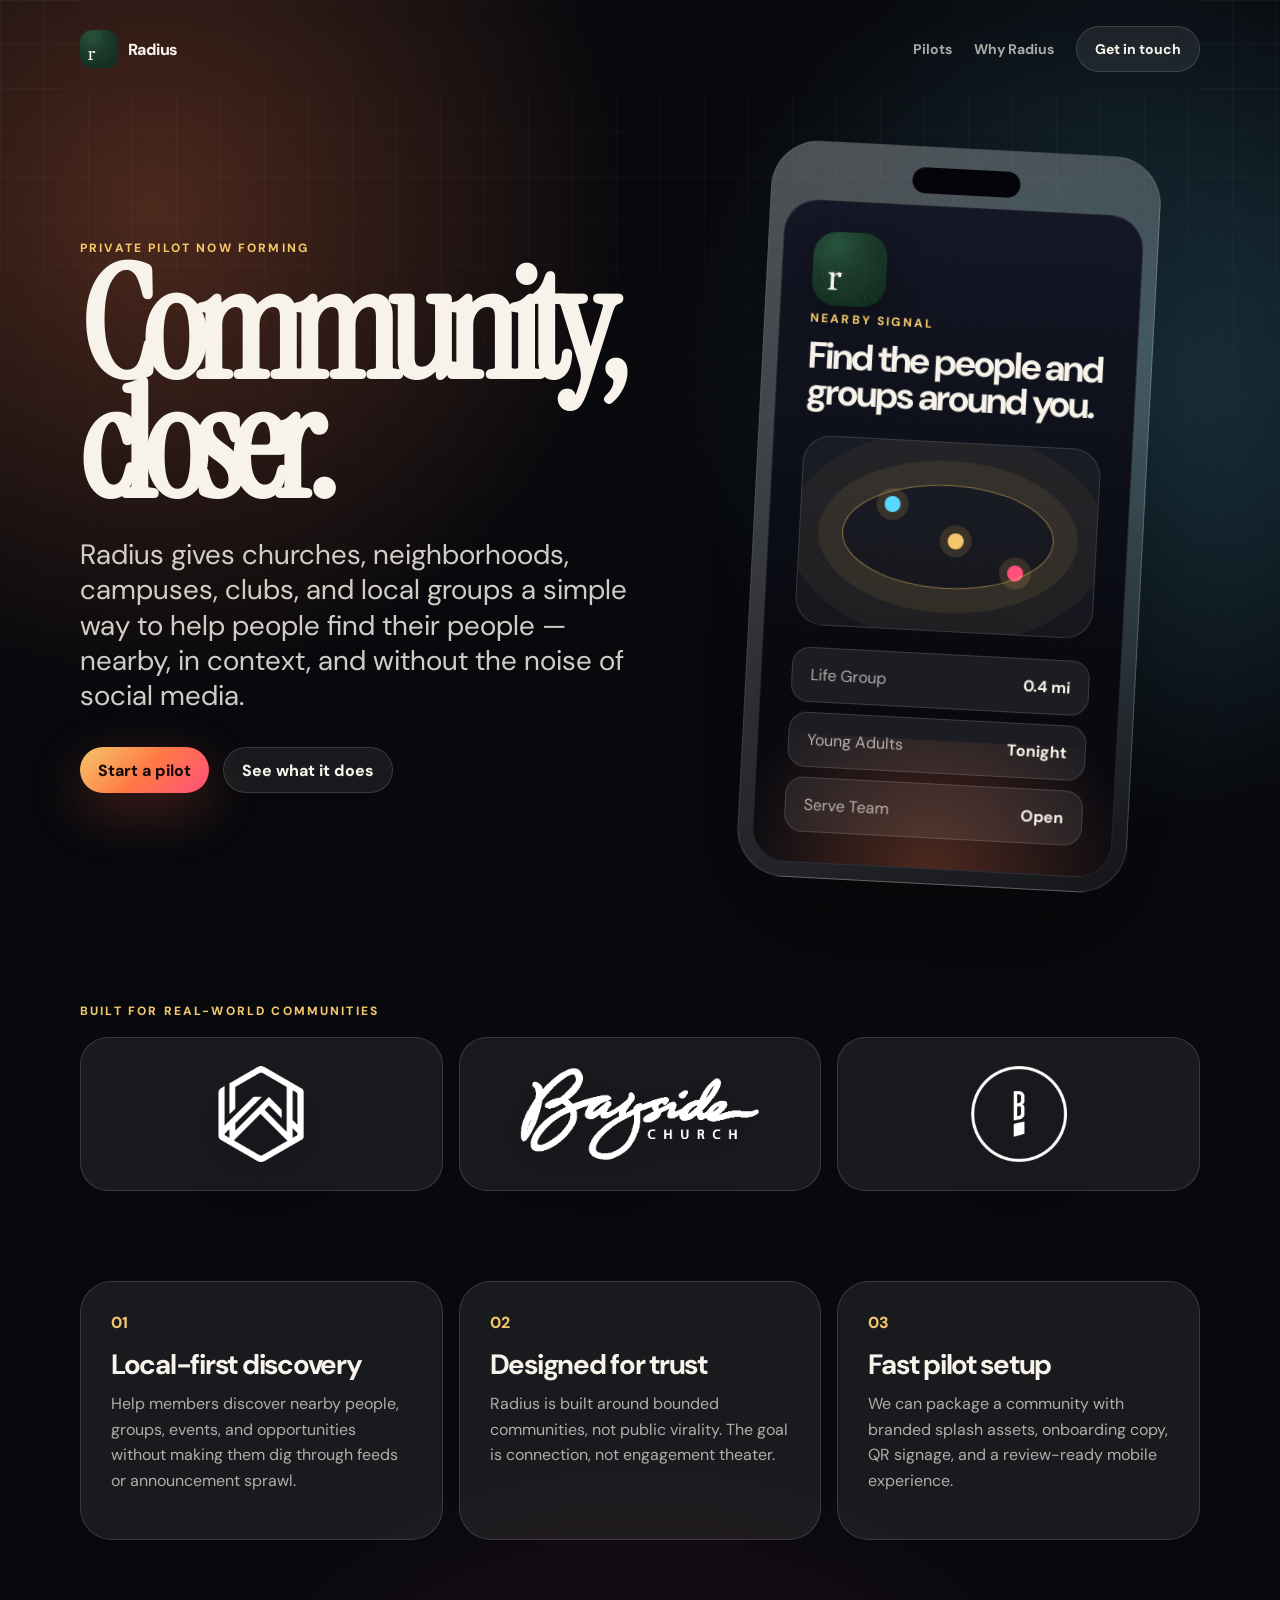
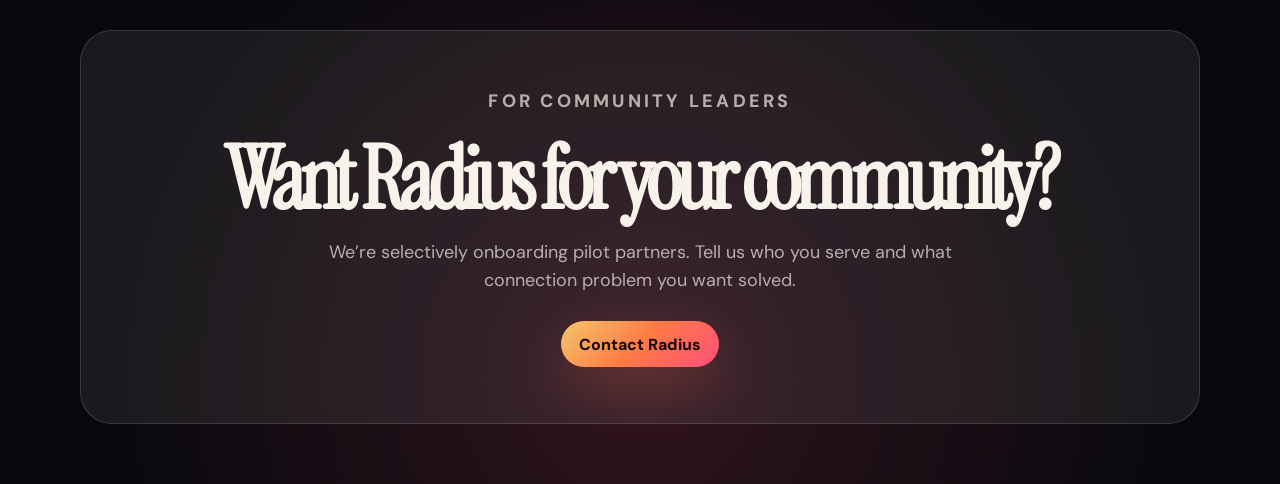
==== index.html @ 7ad013d9 "Initial Radius landing page" ====
<!doctype html>
<html lang="en">
<head>
  <meta charset="utf-8" />
  <meta name="viewport" content="width=device-width, initial-scale=1" />
  <title>Radius — Community, closer.</title>
  <meta name="description" content="Radius helps real communities become easier to find, join, and stay connected with." />
  <meta property="og:title" content="Radius — Community, closer." />
  <meta property="og:description" content="A modern community app for churches, neighborhoods, campuses, clubs, and local groups." />
  <meta property="og:image" content="https://www.radius-app.org/assets/radius-icon.png" />
  <meta property="og:type" content="website" />
  <link rel="icon" href="assets/radius-icon.png" />
  <link rel="preconnect" href="https://fonts.googleapis.com">
  <link rel="preconnect" href="https://fonts.gstatic.com" crossorigin>
  <link href="https://fonts.googleapis.com/css2?family=DM+Sans:wght@400;500;700;800&family=Instrument+Serif:ital@0;1&display=swap" rel="stylesheet">
  <link rel="stylesheet" href="styles.css" />
</head>
<body>
  <main>
    <nav class="nav" aria-label="Primary">
      <a class="brand" href="#top" aria-label="Radius home">
        <img src="assets/radius-icon.png" alt="" />
        <span>Radius</span>
      </a>
      <div class="nav-links">
        <a href="#pilots">Pilots</a>
        <a href="#why">Why Radius</a>
        <a class="button ghost" href="mailto:hello@radius-app.org?subject=Radius%20pilot%20interest">Get in touch</a>
      </div>
    </nav>

    <section id="top" class="hero">
      <div class="hero-copy">
        <p class="eyebrow">Private pilot now forming</p>
        <h1>Community, closer.</h1>
        <p class="lead">Radius gives churches, neighborhoods, campuses, clubs, and local groups a simple way to help people find their people — nearby, in context, and without the noise of social media.</p>
        <div class="actions">
          <a class="button primary" href="mailto:hello@radius-app.org?subject=Radius%20pilot%20interest">Start a pilot</a>
          <a class="button secondary" href="#why">See what it does</a>
        </div>
      </div>
      <div class="phone-card" aria-label="Radius preview">
        <div class="phone-top"></div>
        <div class="app-screen">
          <img class="app-icon" src="assets/radius-icon.png" alt="Radius icon" />
          <p class="small-label">Nearby signal</p>
          <h2>Find the people and groups around you.</h2>
          <div class="pulse-map">
            <span class="dot one"></span>
            <span class="dot two"></span>
            <span class="dot three"></span>
            <span class="ring"></span>
          </div>
          <div class="card-row"><span>Life Group</span><strong>0.4 mi</strong></div>
          <div class="card-row"><span>Young Adults</span><strong>Tonight</strong></div>
          <div class="card-row"><span>Serve Team</span><strong>Open</strong></div>
        </div>
      </div>
    </section>

    <section id="pilots" class="logos-section">
      <p class="section-kicker">Built for real-world communities</p>
      <div class="logo-grid">
        <div class="logo-tile"><img src="assets/the-well.png" alt="The Well" /></div>
        <div class="logo-tile"><img src="assets/bayside.png" alt="Bayside" /></div>
        <div class="logo-tile"><img src="assets/bridgeway.webp" alt="Bridgeway" /></div>
      </div>
    </section>

    <section id="why" class="feature-grid">
      <article>
        <span>01</span>
        <h3>Local-first discovery</h3>
        <p>Help members discover nearby people, groups, events, and opportunities without making them dig through feeds or announcement sprawl.</p>
      </article>
      <article>
        <span>02</span>
        <h3>Designed for trust</h3>
        <p>Radius is built around bounded communities, not public virality. The goal is connection, not engagement theater.</p>
      </article>
      <article>
        <span>03</span>
        <h3>Fast pilot setup</h3>
        <p>We can package a community with branded splash assets, onboarding copy, QR signage, and a review-ready mobile experience.</p>
      </article>
    </section>

    <section class="cta">
      <p class="eyebrow">For community leaders</p>
      <h2>Want Radius for your community?</h2>
      <p>We’re selectively onboarding pilot partners. Tell us who you serve and what connection problem you want solved.</p>
      <a class="button primary" href="mailto:hello@radius-app.org?subject=Radius%20pilot%20interest">Contact Radius</a>
    </section>
  </main>
</body>
</html>
---- styles.css ----
:root {
  color-scheme: dark;
  --bg: #08090d;
  --panel: rgba(255, 255, 255, 0.07);
  --panel-strong: rgba(255, 255, 255, 0.12);
  --text: #f7f3ea;
  --muted: rgba(247, 243, 234, 0.68);
  --line: rgba(255, 255, 255, 0.14);
  --gold: #f4c76b;
  --orange: #ff7a45;
  --rose: #ff4f7b;
  --blue: #5ad7ff;
}

* { box-sizing: border-box; }
html { scroll-behavior: smooth; }
body {
  margin: 0;
  font-family: "DM Sans", system-ui, -apple-system, BlinkMacSystemFont, sans-serif;
  background:
    radial-gradient(circle at 12% 10%, rgba(255, 122, 69, 0.28), transparent 30rem),
    radial-gradient(circle at 88% 18%, rgba(90, 215, 255, 0.22), transparent 28rem),
    radial-gradient(circle at 50% 95%, rgba(255, 79, 123, 0.16), transparent 34rem),
    var(--bg);
  color: var(--text);
  min-height: 100vh;
}

body::before {
  content: "";
  position: fixed;
  inset: 0;
  pointer-events: none;
  background-image: linear-gradient(rgba(255,255,255,.035) 1px, transparent 1px), linear-gradient(90deg, rgba(255,255,255,.035) 1px, transparent 1px);
  background-size: 44px 44px;
  mask-image: linear-gradient(to bottom, black, transparent 78%);
}

main { width: min(1120px, calc(100% - 32px)); margin: 0 auto; }
a { color: inherit; text-decoration: none; }

.nav {
  display: flex;
  align-items: center;
  justify-content: space-between;
  padding: 26px 0;
  position: sticky;
  top: 0;
  z-index: 3;
  backdrop-filter: blur(14px);
}
.brand { display: inline-flex; align-items: center; gap: 10px; font-weight: 800; letter-spacing: -0.03em; }
.brand img { width: 38px; height: 38px; border-radius: 12px; }
.nav-links { display: flex; align-items: center; gap: 22px; color: var(--muted); font-weight: 700; font-size: 14px; }

.button {
  display: inline-flex;
  align-items: center;
  justify-content: center;
  min-height: 46px;
  padding: 0 18px;
  border-radius: 999px;
  font-weight: 800;
  border: 1px solid var(--line);
  transition: transform .18s ease, border-color .18s ease, background .18s ease;
}
.button:hover { transform: translateY(-1px); border-color: rgba(255,255,255,.35); }
.primary { background: linear-gradient(135deg, var(--gold), var(--orange), var(--rose)); color: #160b08; border: 0; box-shadow: 0 18px 54px rgba(255, 101, 70, .26); }
.secondary, .ghost { background: rgba(255,255,255,.07); color: var(--text); }

.hero {
  min-height: 780px;
  display: grid;
  grid-template-columns: 1.05fr .95fr;
  gap: 64px;
  align-items: center;
  padding: 50px 0 90px;
}
.eyebrow, .section-kicker, .small-label {
  color: var(--gold);
  text-transform: uppercase;
  letter-spacing: .18em;
  font-size: 12px;
  font-weight: 800;
}
h1, h2, h3, p { margin-top: 0; }
h1 {
  font-family: "Instrument Serif", Georgia, serif;
  font-size: clamp(72px, 12vw, 154px);
  line-height: .78;
  letter-spacing: -0.075em;
  margin-bottom: 30px;
}
.lead { font-size: clamp(20px, 3vw, 28px); line-height: 1.26; color: rgba(247,243,234,.84); max-width: 720px; }
.actions { display: flex; gap: 14px; flex-wrap: wrap; margin-top: 34px; }

.phone-card {
  width: min(390px, 100%);
  margin: 0 auto;
  padding: 14px;
  border-radius: 48px;
  background: linear-gradient(145deg, rgba(255,255,255,.28), rgba(255,255,255,.05));
  border: 1px solid var(--line);
  box-shadow: 0 40px 120px rgba(0,0,0,.45);
  transform: rotate(3deg);
}
.phone-top { width: 108px; height: 26px; border-radius: 999px; background: #050509; margin: 6px auto 12px; }
.app-screen {
  min-height: 620px;
  border-radius: 34px;
  padding: 30px;
  background: linear-gradient(180deg, #141725, #090a10 68%);
  border: 1px solid rgba(255,255,255,.1);
  overflow: hidden;
  position: relative;
}
.app-screen::after { content: ""; position: absolute; inset: auto -30% -20% -30%; height: 260px; background: radial-gradient(circle, rgba(255,122,69,.28), transparent 64%); }
.app-icon { width: 74px; height: 74px; border-radius: 24px; box-shadow: 0 16px 36px rgba(0,0,0,.3); }
.app-screen h2 { font-size: 37px; line-height: .96; letter-spacing: -.055em; margin: 12px 0 26px; }
.pulse-map { height: 190px; border-radius: 28px; background: rgba(255,255,255,.05); border: 1px solid var(--line); position: relative; margin-bottom: 22px; overflow: hidden; }
.ring { position: absolute; inset: 42px; border-radius: 50%; border: 1px solid rgba(244,199,107,.5); box-shadow: 0 0 0 24px rgba(244,199,107,.08), 0 0 0 54px rgba(244,199,107,.045); }
.dot { position: absolute; width: 16px; height: 16px; border-radius: 50%; background: var(--gold); box-shadow: 0 0 0 8px rgba(244,199,107,.14); }
.one { left: 50%; top: 48%; } .two { left: 28%; top: 30%; background: var(--blue); } .three { right: 24%; bottom: 28%; background: var(--rose); }
.card-row { display: flex; justify-content: space-between; align-items: center; padding: 16px 18px; margin-top: 10px; background: rgba(255,255,255,.08); border: 1px solid var(--line); border-radius: 18px; position: relative; z-index: 1; }
.card-row span { color: var(--muted); }

.logos-section, .feature-grid, .cta { margin: 28px 0 90px; }
.logo-grid { display: grid; grid-template-columns: repeat(3, 1fr); gap: 16px; margin-top: 18px; }
.logo-tile { min-height: 154px; border-radius: 28px; border: 1px solid var(--line); background: rgba(255,255,255,.07); display: grid; place-items: center; padding: 26px; }
.logo-tile img { max-width: 100%; max-height: 96px; object-fit: contain; filter: drop-shadow(0 12px 24px rgba(0,0,0,.28)); }

.feature-grid { display: grid; grid-template-columns: repeat(3, 1fr); gap: 16px; }
.feature-grid article, .cta { border: 1px solid var(--line); background: rgba(255,255,255,.07); border-radius: 32px; padding: 30px; }
.feature-grid span { color: var(--gold); font-weight: 800; }
.feature-grid h3 { font-size: 28px; line-height: 1; letter-spacing: -.045em; margin: 18px 0 12px; }
.feature-grid p, .cta p { color: var(--muted); line-height: 1.6; }
.cta { text-align: center; padding: 56px 28px; margin-bottom: 60px; }
.cta h2 { font-family: "Instrument Serif", Georgia, serif; font-size: clamp(48px, 7vw, 86px); line-height: .9; letter-spacing: -.06em; margin-bottom: 18px; }
.cta p { max-width: 660px; margin: 0 auto 26px; font-size: 18px; }

@media (max-width: 860px) {
  main { width: min(100% - 24px, 680px); }
  .nav { position: static; }
  .nav-links a:not(.button) { display: none; }
  .hero { grid-template-columns: 1fr; min-height: auto; padding-top: 48px; gap: 44px; }
  .phone-card { transform: none; }
  .logo-grid, .feature-grid { grid-template-columns: 1fr; }
  h1 { font-size: clamp(82px, 22vw, 128px); }
}
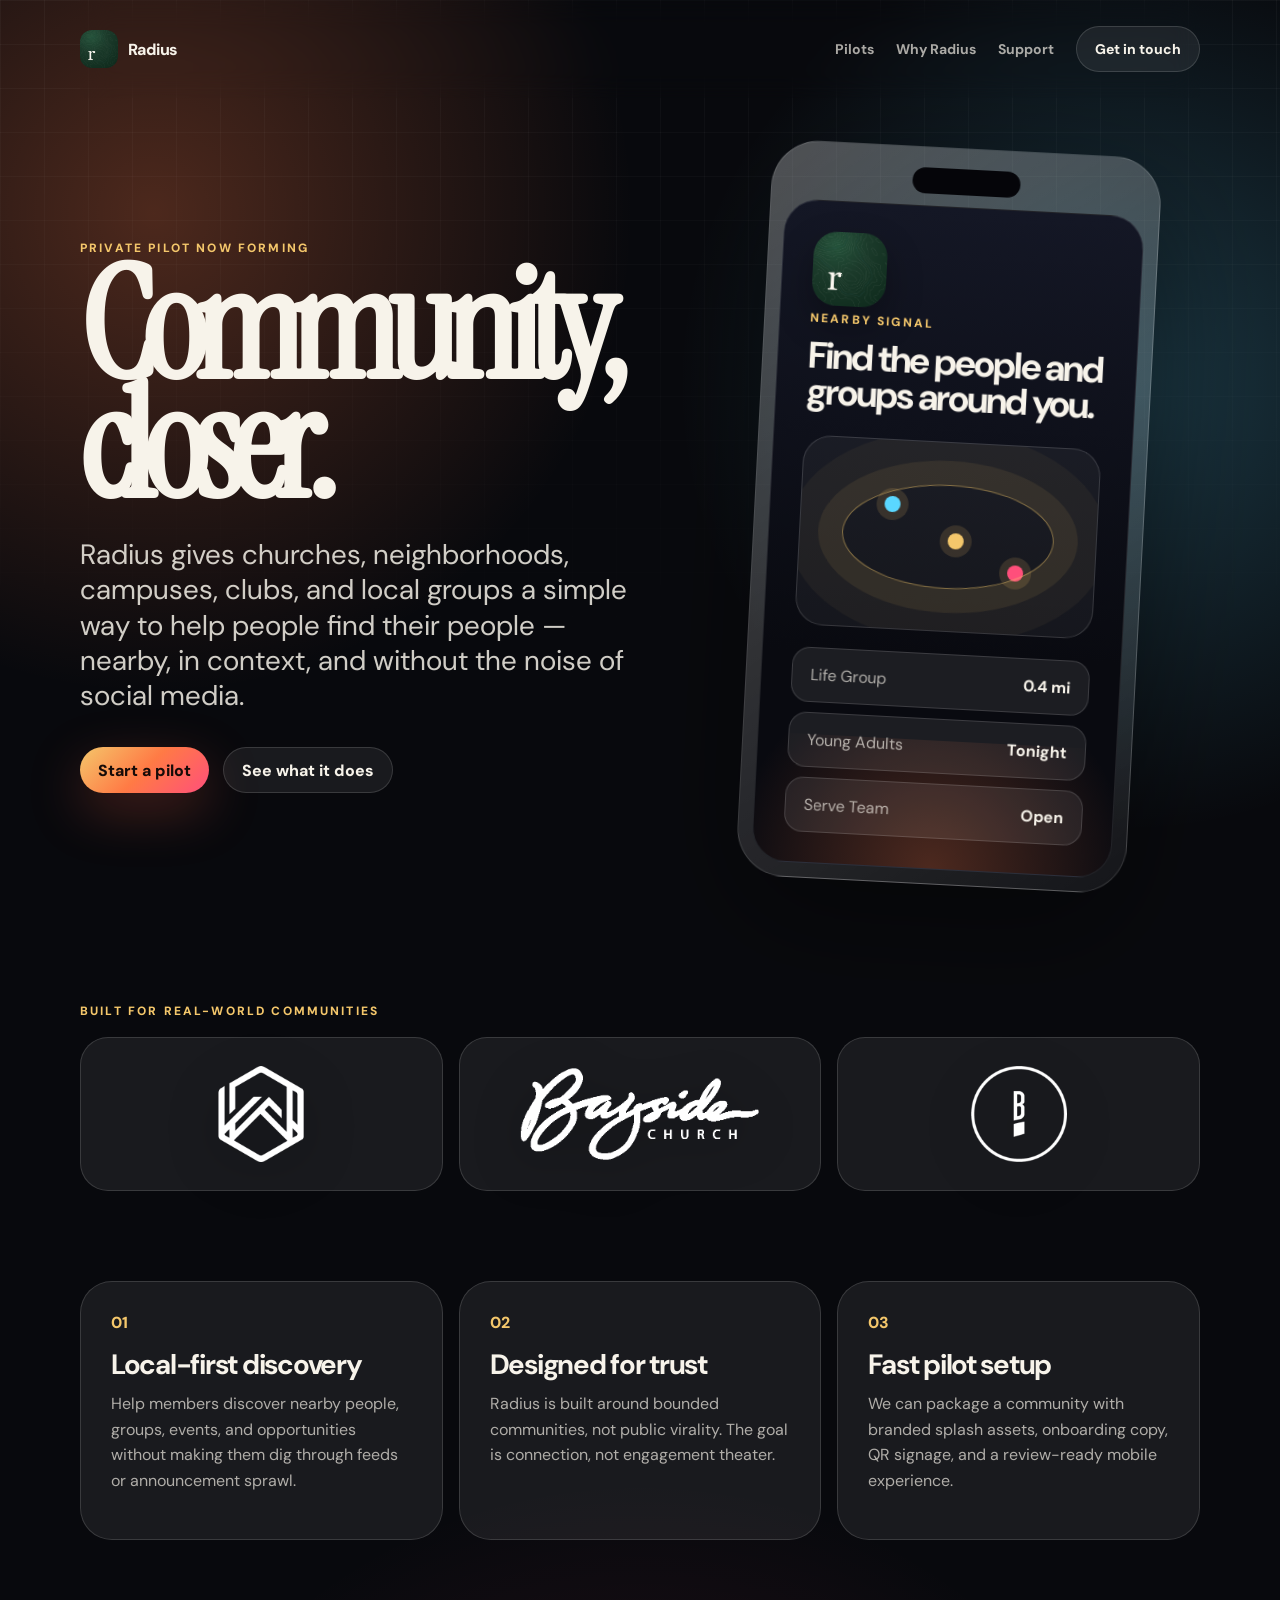
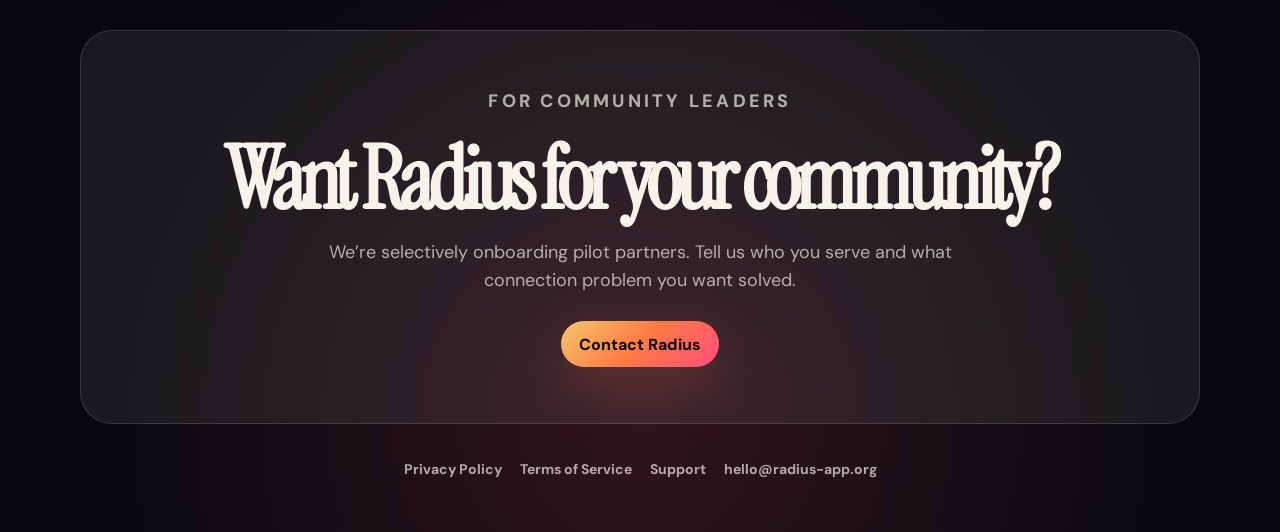
==== commit 8e5800d8: "Add App Store legal and support pages" ====
--- a/index.html
+++ b/index.html
@@ -25,6 +25,7 @@
       <div class="nav-links">
         <a href="#pilots">Pilots</a>
         <a href="#why">Why Radius</a>
+        <a href="/support">Support</a>
         <a class="button ghost" href="mailto:hello@radius-app.org?subject=Radius%20pilot%20interest">Get in touch</a>
       </div>
     </nav>
@@ -91,6 +92,13 @@
       <p>We’re selectively onboarding pilot partners. Tell us who you serve and what connection problem you want solved.</p>
       <a class="button primary" href="mailto:hello@radius-app.org?subject=Radius%20pilot%20interest">Contact Radius</a>
     </section>
+
+    <footer class="footer">
+      <a href="/privacy">Privacy Policy</a>
+      <a href="/terms">Terms of Service</a>
+      <a href="/support">Support</a>
+      <a href="mailto:hello@radius-app.org">hello@radius-app.org</a>
+    </footer>
   </main>
 </body>
 </html>
--- a/styles.css
+++ b/styles.css
@@ -138,6 +138,48 @@
 .cta h2 { font-family: "Instrument Serif", Georgia, serif; font-size: clamp(48px, 7vw, 86px); line-height: .9; letter-spacing: -.06em; margin-bottom: 18px; }
 .cta p { max-width: 660px; margin: 0 auto 26px; font-size: 18px; }
 
+.footer {
+  display: flex;
+  flex-wrap: wrap;
+  gap: 18px;
+  justify-content: center;
+  margin: -24px 0 54px;
+  color: var(--muted);
+  font-size: 14px;
+  font-weight: 700;
+}
+.footer a:hover, .legal-card a:hover { color: var(--text); }
+
+.legal-page { width: min(920px, calc(100% - 32px)); }
+.legal-card {
+  border: 1px solid var(--line);
+  background: rgba(255,255,255,.07);
+  border-radius: 34px;
+  padding: clamp(28px, 5vw, 58px);
+  margin: 34px 0 72px;
+  box-shadow: 0 30px 100px rgba(0,0,0,.24);
+}
+.legal-card h1 {
+  font-size: clamp(58px, 10vw, 112px);
+  line-height: .82;
+  margin: 10px 0 26px;
+}
+.legal-card h2 {
+  margin: 36px 0 12px;
+  font-size: clamp(26px, 4vw, 38px);
+  line-height: 1;
+  letter-spacing: -.045em;
+}
+.legal-card p, .legal-card li {
+  color: var(--muted);
+  line-height: 1.72;
+  font-size: 17px;
+}
+.legal-card ul { padding-left: 22px; }
+.legal-card li { margin: 9px 0; }
+.legal-card a { color: var(--gold); font-weight: 800; }
+.support-actions { display: flex; gap: 14px; flex-wrap: wrap; margin: 28px 0 8px; }
+
 @media (max-width: 860px) {
   main { width: min(100% - 24px, 680px); }
   .nav { position: static; }
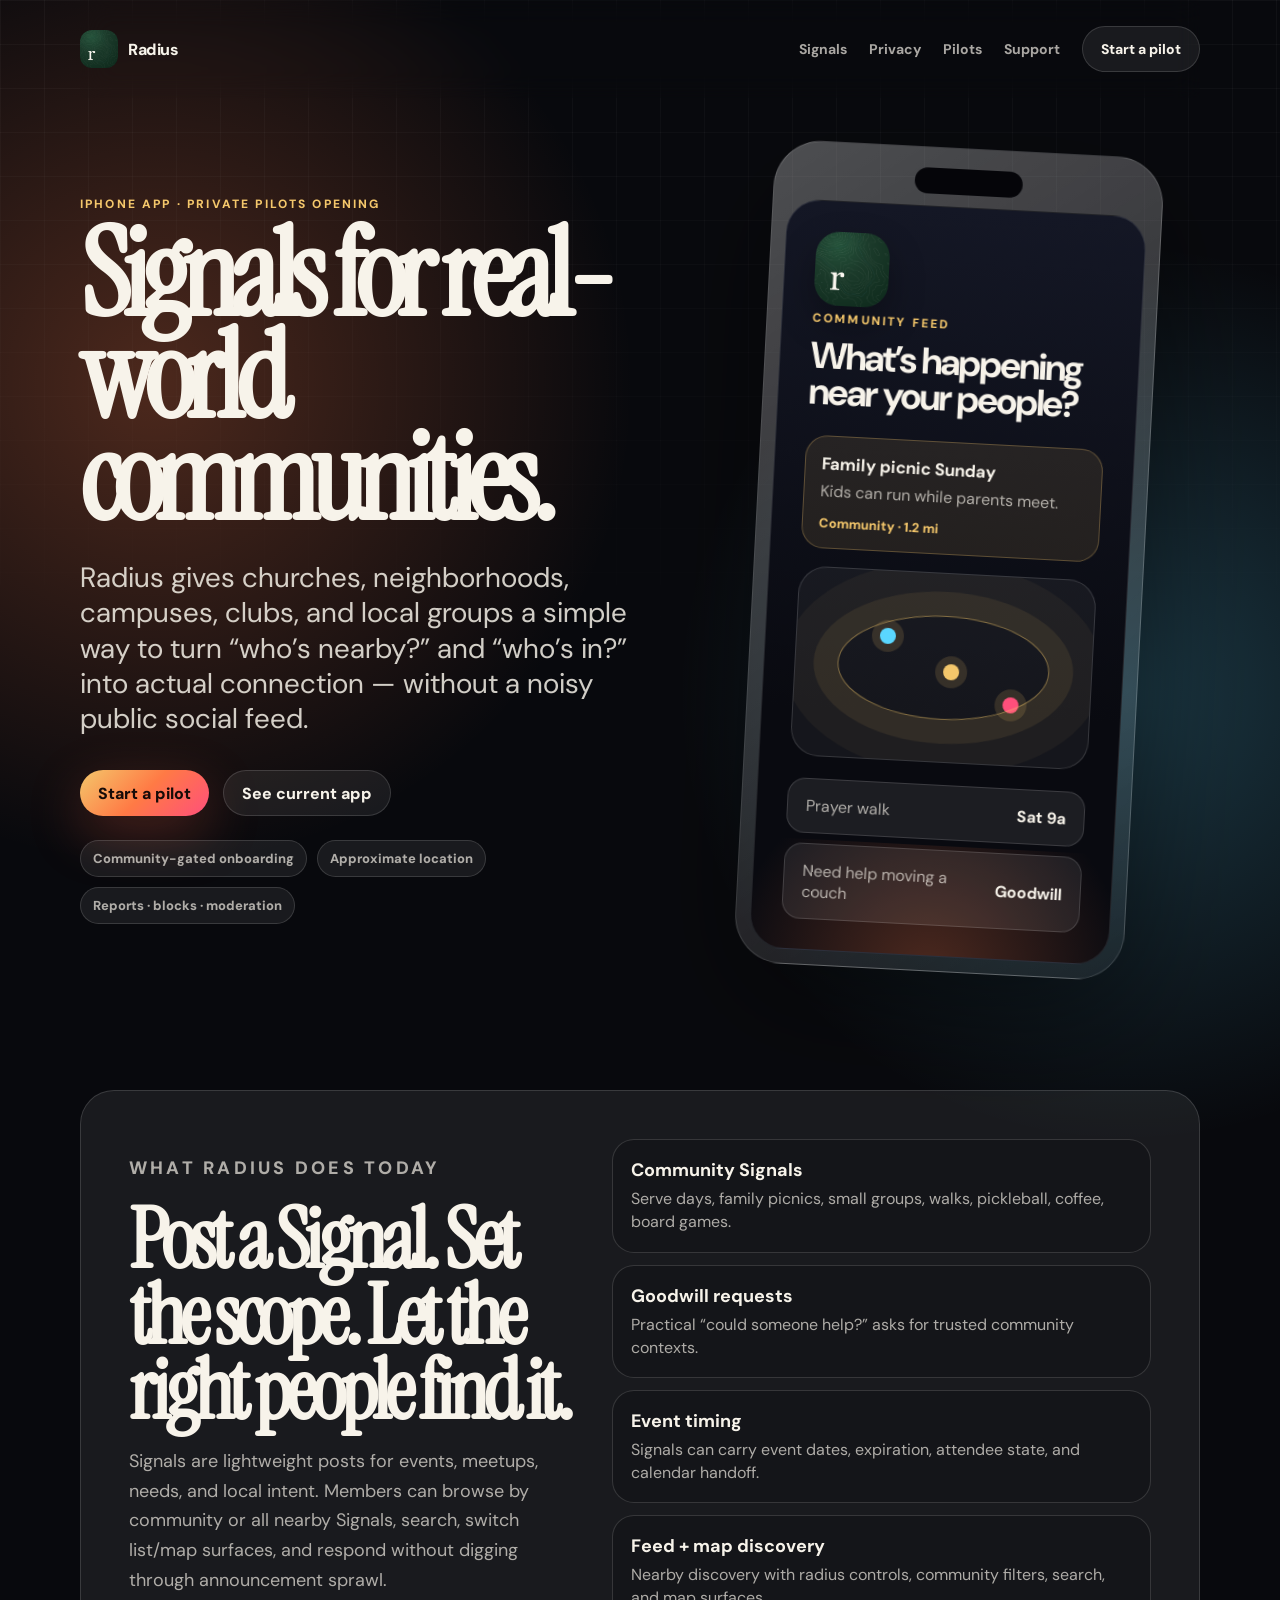
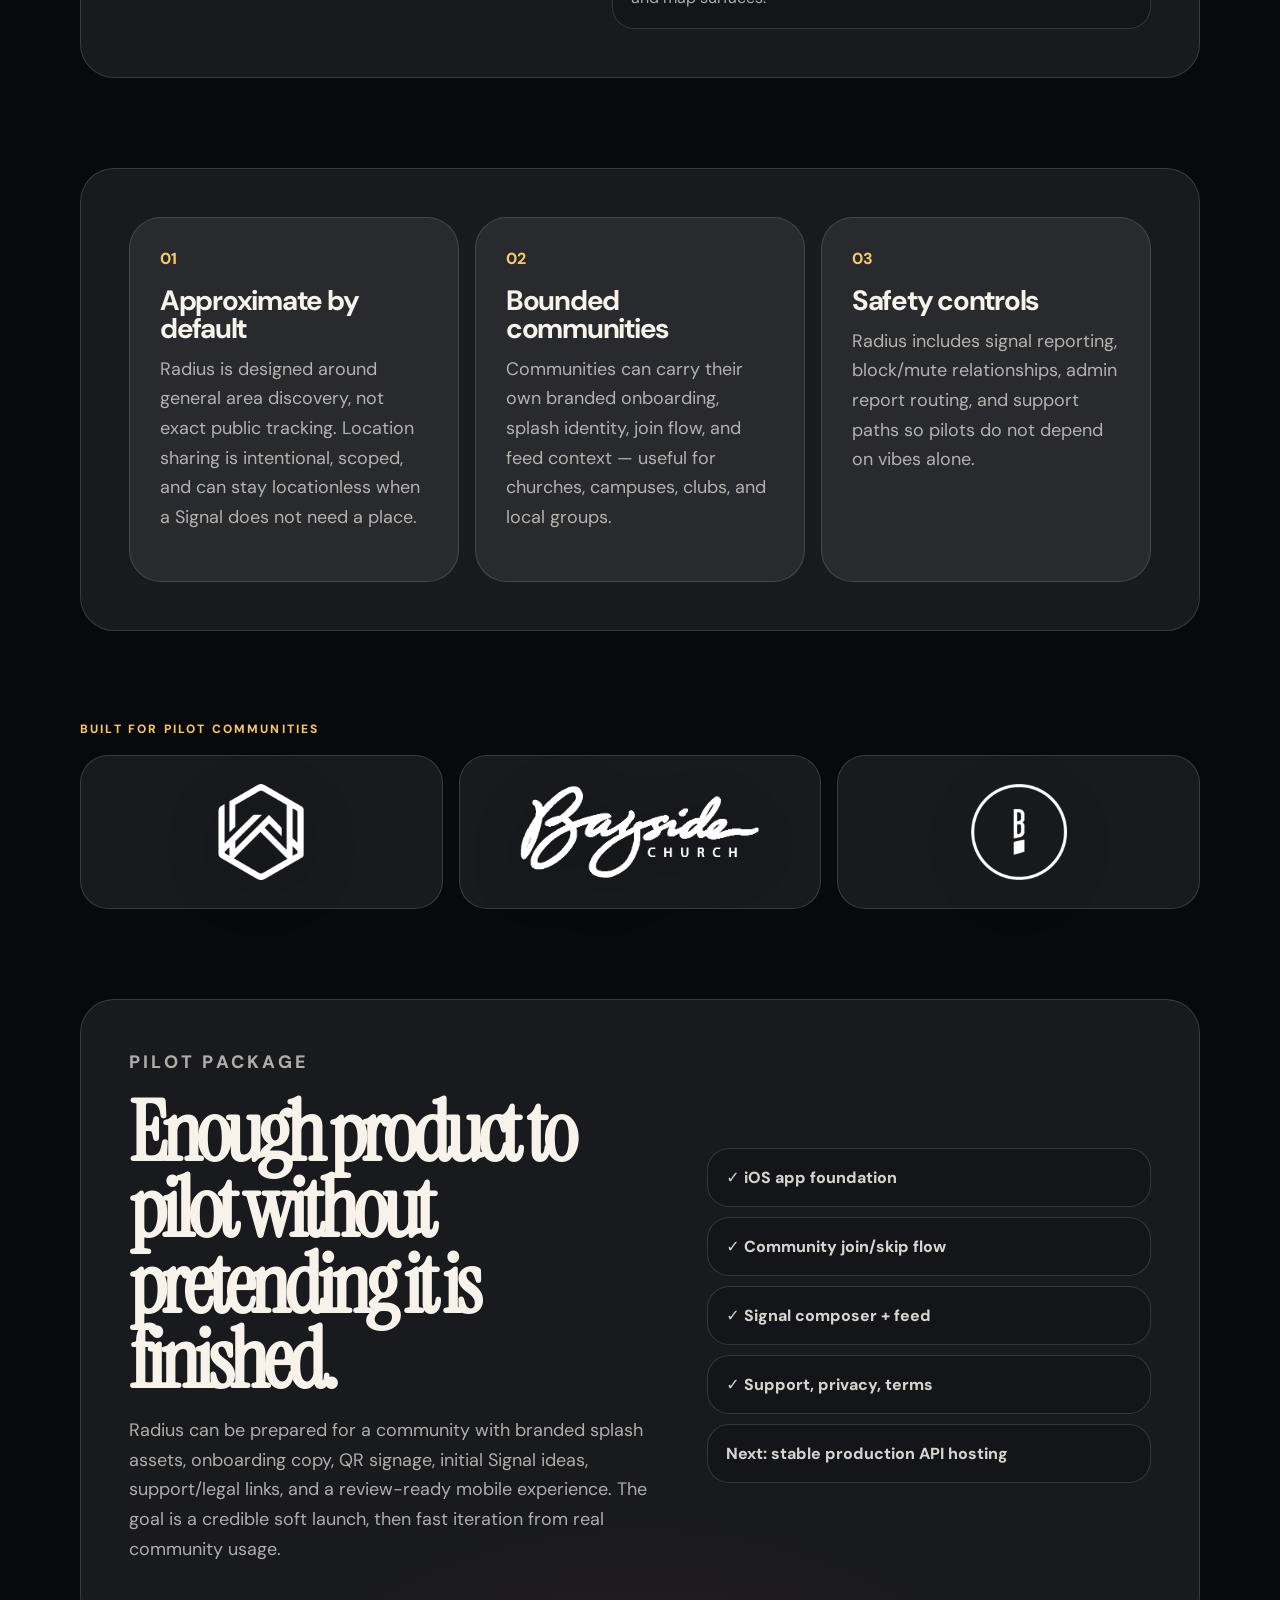
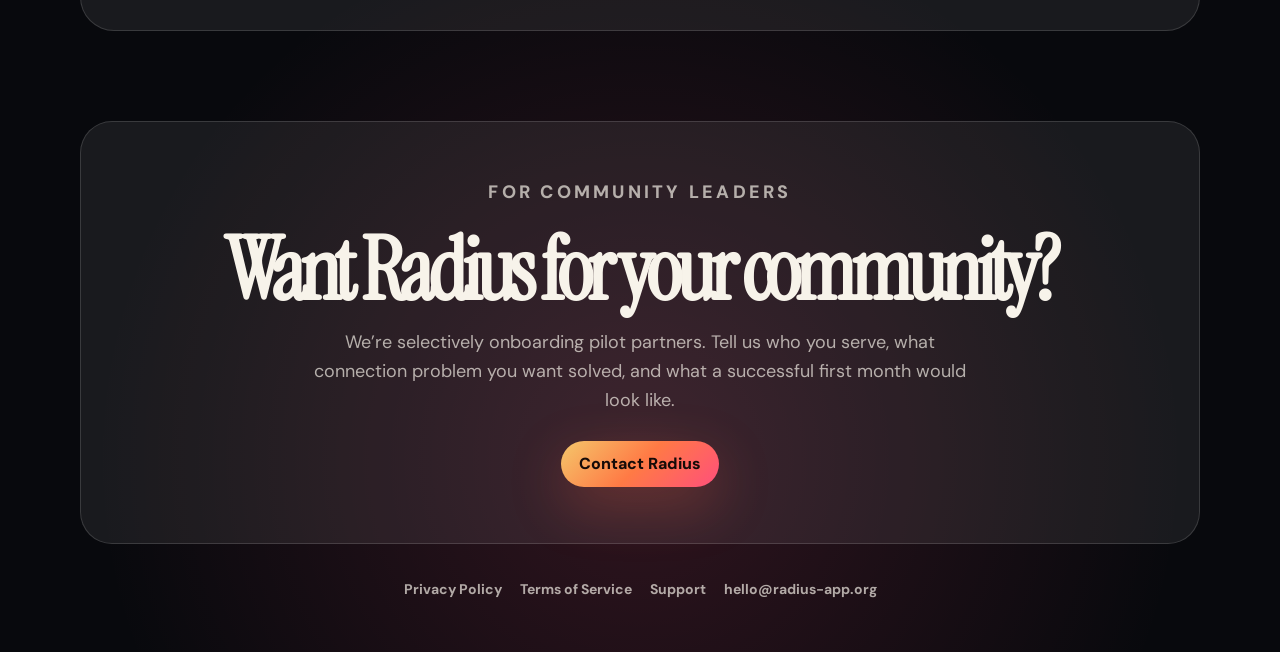
==== commit a0018433: "Refresh landing page for current Radius product" ====
--- a/index.html
+++ b/index.html
@@ -3,10 +3,10 @@
 <head>
   <meta charset="utf-8" />
   <meta name="viewport" content="width=device-width, initial-scale=1" />
-  <title>Radius — Community, closer.</title>
-  <meta name="description" content="Radius helps real communities become easier to find, join, and stay connected with." />
-  <meta property="og:title" content="Radius — Community, closer." />
-  <meta property="og:description" content="A modern community app for churches, neighborhoods, campuses, clubs, and local groups." />
+  <title>Radius — Signals for real-world communities.</title>
+  <meta name="description" content="Radius helps churches, neighborhoods, campuses, clubs, and local groups turn real-world intent into nearby Signals, community discovery, and practical connection." />
+  <meta property="og:title" content="Radius — Signals for real-world communities." />
+  <meta property="og:description" content="A privacy-minded community app for nearby Signals, events, group discovery, and practical help." />
   <meta property="og:image" content="https://www.radius-app.org/assets/radius-icon.png" />
   <meta property="og:type" content="website" />
   <link rel="icon" href="assets/radius-icon.png" />
@@ -23,44 +23,85 @@
         <span>Radius</span>
       </a>
       <div class="nav-links">
+        <a href="#signals">Signals</a>
+        <a href="#privacy">Privacy</a>
         <a href="#pilots">Pilots</a>
-        <a href="#why">Why Radius</a>
         <a href="/support">Support</a>
-        <a class="button ghost" href="mailto:hello@radius-app.org?subject=Radius%20pilot%20interest">Get in touch</a>
+        <a class="button ghost" href="mailto:hello@radius-app.org?subject=Radius%20pilot%20interest">Start a pilot</a>
       </div>
     </nav>
 
     <section id="top" class="hero">
       <div class="hero-copy">
-        <p class="eyebrow">Private pilot now forming</p>
-        <h1>Community, closer.</h1>
-        <p class="lead">Radius gives churches, neighborhoods, campuses, clubs, and local groups a simple way to help people find their people — nearby, in context, and without the noise of social media.</p>
+        <p class="eyebrow">iPhone app · Private pilots opening</p>
+        <h1>Signals for real-world communities.</h1>
+        <p class="lead">Radius gives churches, neighborhoods, campuses, clubs, and local groups a simple way to turn “who’s nearby?” and “who’s in?” into actual connection — without a noisy public social feed.</p>
         <div class="actions">
           <a class="button primary" href="mailto:hello@radius-app.org?subject=Radius%20pilot%20interest">Start a pilot</a>
-          <a class="button secondary" href="#why">See what it does</a>
+          <a class="button secondary" href="#signals">See current app</a>
+        </div>
+        <div class="proof-strip" aria-label="Radius product status">
+          <span>Community-gated onboarding</span>
+          <span>Approximate location</span>
+          <span>Reports · blocks · moderation</span>
         </div>
       </div>
-      <div class="phone-card" aria-label="Radius preview">
+      <div class="phone-card" aria-label="Radius app preview">
         <div class="phone-top"></div>
         <div class="app-screen">
           <img class="app-icon" src="assets/radius-icon.png" alt="Radius icon" />
-          <p class="small-label">Nearby signal</p>
-          <h2>Find the people and groups around you.</h2>
+          <p class="small-label">Community feed</p>
+          <h2>What’s happening near your people?</h2>
+          <div class="signal-card featured">
+            <div><strong>Family picnic Sunday</strong><span>Kids can run while parents meet.</span></div>
+            <em>Community · 1.2 mi</em>
+          </div>
           <div class="pulse-map">
             <span class="dot one"></span>
             <span class="dot two"></span>
             <span class="dot three"></span>
             <span class="ring"></span>
           </div>
-          <div class="card-row"><span>Life Group</span><strong>0.4 mi</strong></div>
-          <div class="card-row"><span>Young Adults</span><strong>Tonight</strong></div>
-          <div class="card-row"><span>Serve Team</span><strong>Open</strong></div>
+          <div class="card-row"><span>Prayer walk</span><strong>Sat 9a</strong></div>
+          <div class="card-row"><span>Need help moving a couch</span><strong>Goodwill</strong></div>
         </div>
       </div>
     </section>
 
+    <section id="signals" class="section-block split-block">
+      <div>
+        <p class="section-kicker">What Radius does today</p>
+        <h2>Post a Signal. Set the scope. Let the right people find it.</h2>
+        <p>Signals are lightweight posts for events, meetups, needs, and local intent. Members can browse by community or all nearby Signals, search, switch list/map surfaces, and respond without digging through announcement sprawl.</p>
+      </div>
+      <div class="feature-list">
+        <div><strong>Community Signals</strong><span>Serve days, family picnics, small groups, walks, pickleball, coffee, board games.</span></div>
+        <div><strong>Goodwill requests</strong><span>Practical “could someone help?” asks for trusted community contexts.</span></div>
+        <div><strong>Event timing</strong><span>Signals can carry event dates, expiration, attendee state, and calendar handoff.</span></div>
+        <div><strong>Feed + map discovery</strong><span>Nearby discovery with radius controls, community filters, search, and map surfaces.</span></div>
+      </div>
+    </section>
+
+    <section id="privacy" class="section-block feature-grid product-grid">
+      <article>
+        <span>01</span>
+        <h3>Approximate by default</h3>
+        <p>Radius is designed around general area discovery, not exact public tracking. Location sharing is intentional, scoped, and can stay locationless when a Signal does not need a place.</p>
+      </article>
+      <article>
+        <span>02</span>
+        <h3>Bounded communities</h3>
+        <p>Communities can carry their own branded onboarding, splash identity, join flow, and feed context — useful for churches, campuses, clubs, and local groups.</p>
+      </article>
+      <article>
+        <span>03</span>
+        <h3>Safety controls</h3>
+        <p>Radius includes signal reporting, block/mute relationships, admin report routing, and support paths so pilots do not depend on vibes alone.</p>
+      </article>
+    </section>
+
     <section id="pilots" class="logos-section">
-      <p class="section-kicker">Built for real-world communities</p>
+      <p class="section-kicker">Built for pilot communities</p>
       <div class="logo-grid">
         <div class="logo-tile"><img src="assets/the-well.png" alt="The Well" /></div>
         <div class="logo-tile"><img src="assets/bayside.png" alt="Bayside" /></div>
@@ -68,28 +109,25 @@
       </div>
     </section>
 
-    <section id="why" class="feature-grid">
-      <article>
-        <span>01</span>
-        <h3>Local-first discovery</h3>
-        <p>Help members discover nearby people, groups, events, and opportunities without making them dig through feeds or announcement sprawl.</p>
-      </article>
-      <article>
-        <span>02</span>
-        <h3>Designed for trust</h3>
-        <p>Radius is built around bounded communities, not public virality. The goal is connection, not engagement theater.</p>
-      </article>
-      <article>
-        <span>03</span>
-        <h3>Fast pilot setup</h3>
-        <p>We can package a community with branded splash assets, onboarding copy, QR signage, and a review-ready mobile experience.</p>
-      </article>
+    <section class="section-block launch-block">
+      <div>
+        <p class="eyebrow">Pilot package</p>
+        <h2>Enough product to pilot without pretending it is finished.</h2>
+        <p>Radius can be prepared for a community with branded splash assets, onboarding copy, QR signage, initial Signal ideas, support/legal links, and a review-ready mobile experience. The goal is a credible soft launch, then fast iteration from real community usage.</p>
+      </div>
+      <div class="launch-checklist">
+        <span>✓ iOS app foundation</span>
+        <span>✓ Community join/skip flow</span>
+        <span>✓ Signal composer + feed</span>
+        <span>✓ Support, privacy, terms</span>
+        <span>Next: stable production API hosting</span>
+      </div>
     </section>
 
     <section class="cta">
       <p class="eyebrow">For community leaders</p>
       <h2>Want Radius for your community?</h2>
-      <p>We’re selectively onboarding pilot partners. Tell us who you serve and what connection problem you want solved.</p>
+      <p>We’re selectively onboarding pilot partners. Tell us who you serve, what connection problem you want solved, and what a successful first month would look like.</p>
       <a class="button primary" href="mailto:hello@radius-app.org?subject=Radius%20pilot%20interest">Contact Radius</a>
     </section>
 
--- a/styles.css
+++ b/styles.css
@@ -69,7 +69,7 @@
 .secondary, .ghost { background: rgba(255,255,255,.07); color: var(--text); }
 
 .hero {
-  min-height: 780px;
+  min-height: 740px;
   display: grid;
   grid-template-columns: 1.05fr .95fr;
   gap: 64px;
@@ -86,13 +86,15 @@
 h1, h2, h3, p { margin-top: 0; }
 h1 {
   font-family: "Instrument Serif", Georgia, serif;
-  font-size: clamp(72px, 12vw, 154px);
-  line-height: .78;
-  letter-spacing: -0.075em;
+  font-size: clamp(64px, 9.5vw, 126px);
+  line-height: .84;
+  letter-spacing: -0.068em;
   margin-bottom: 30px;
 }
 .lead { font-size: clamp(20px, 3vw, 28px); line-height: 1.26; color: rgba(247,243,234,.84); max-width: 720px; }
 .actions { display: flex; gap: 14px; flex-wrap: wrap; margin-top: 34px; }
+.proof-strip { display: flex; flex-wrap: wrap; gap: 10px; margin-top: 24px; }
+.proof-strip span { border: 1px solid var(--line); background: rgba(255,255,255,.07); color: var(--muted); border-radius: 999px; padding: 9px 12px; font-size: 13px; font-weight: 800; }
 
 .phone-card {
   width: min(390px, 100%);
@@ -123,6 +125,11 @@
 .one { left: 50%; top: 48%; } .two { left: 28%; top: 30%; background: var(--blue); } .three { right: 24%; bottom: 28%; background: var(--rose); }
 .card-row { display: flex; justify-content: space-between; align-items: center; padding: 16px 18px; margin-top: 10px; background: rgba(255,255,255,.08); border: 1px solid var(--line); border-radius: 18px; position: relative; z-index: 1; }
 .card-row span { color: var(--muted); }
+.signal-card { position: relative; z-index: 1; padding: 16px; border-radius: 22px; border: 1px solid rgba(244,199,107,.28); background: rgba(244,199,107,.10); margin-bottom: 18px; }
+.signal-card div { display: grid; gap: 6px; }
+.signal-card strong { font-size: 17px; }
+.signal-card span, .signal-card em { color: var(--muted); font-style: normal; line-height: 1.35; }
+.signal-card em { display: block; margin-top: 12px; color: var(--gold); font-weight: 800; font-size: 13px; }
 
 .logos-section, .feature-grid, .cta { margin: 28px 0 90px; }
 .logo-grid { display: grid; grid-template-columns: repeat(3, 1fr); gap: 16px; margin-top: 18px; }
@@ -134,6 +141,18 @@
 .feature-grid span { color: var(--gold); font-weight: 800; }
 .feature-grid h3 { font-size: 28px; line-height: 1; letter-spacing: -.045em; margin: 18px 0 12px; }
 .feature-grid p, .cta p { color: var(--muted); line-height: 1.6; }
+.section-block { border: 1px solid var(--line); background: rgba(255,255,255,.07); border-radius: 34px; padding: clamp(28px, 5vw, 48px); margin: 28px 0 90px; }
+.section-block h2 { font-family: "Instrument Serif", Georgia, serif; font-size: clamp(46px, 7vw, 84px); line-height: .9; letter-spacing: -.06em; margin: 8px 0 18px; }
+.section-block p { color: var(--muted); line-height: 1.65; font-size: 18px; }
+.split-block { display: grid; grid-template-columns: .9fr 1.1fr; gap: 42px; align-items: center; }
+.feature-list { display: grid; gap: 12px; }
+.feature-list div, .launch-checklist span { display: grid; gap: 5px; border: 1px solid var(--line); border-radius: 22px; padding: 18px; background: rgba(0,0,0,.16); }
+.feature-list strong { font-size: 18px; }
+.feature-list span { color: var(--muted); line-height: 1.45; }
+.product-grid { margin-top: 28px; }
+.launch-block { display: grid; grid-template-columns: 1.1fr .9fr; gap: 36px; align-items: center; }
+.launch-checklist { display: grid; gap: 10px; }
+.launch-checklist span { color: rgba(247,243,234,.86); font-weight: 800; }
 .cta { text-align: center; padding: 56px 28px; margin-bottom: 60px; }
 .cta h2 { font-family: "Instrument Serif", Georgia, serif; font-size: clamp(48px, 7vw, 86px); line-height: .9; letter-spacing: -.06em; margin-bottom: 18px; }
 .cta p { max-width: 660px; margin: 0 auto 26px; font-size: 18px; }
@@ -186,6 +205,7 @@
   .nav-links a:not(.button) { display: none; }
   .hero { grid-template-columns: 1fr; min-height: auto; padding-top: 48px; gap: 44px; }
   .phone-card { transform: none; }
-  .logo-grid, .feature-grid { grid-template-columns: 1fr; }
-  h1 { font-size: clamp(82px, 22vw, 128px); }
-}
+  .logo-grid, .feature-grid, .split-block, .launch-block { grid-template-columns: 1fr; }
+  h1 { font-size: clamp(72px, 18vw, 118px); }
+  .section-block { margin-bottom: 52px; }
+}
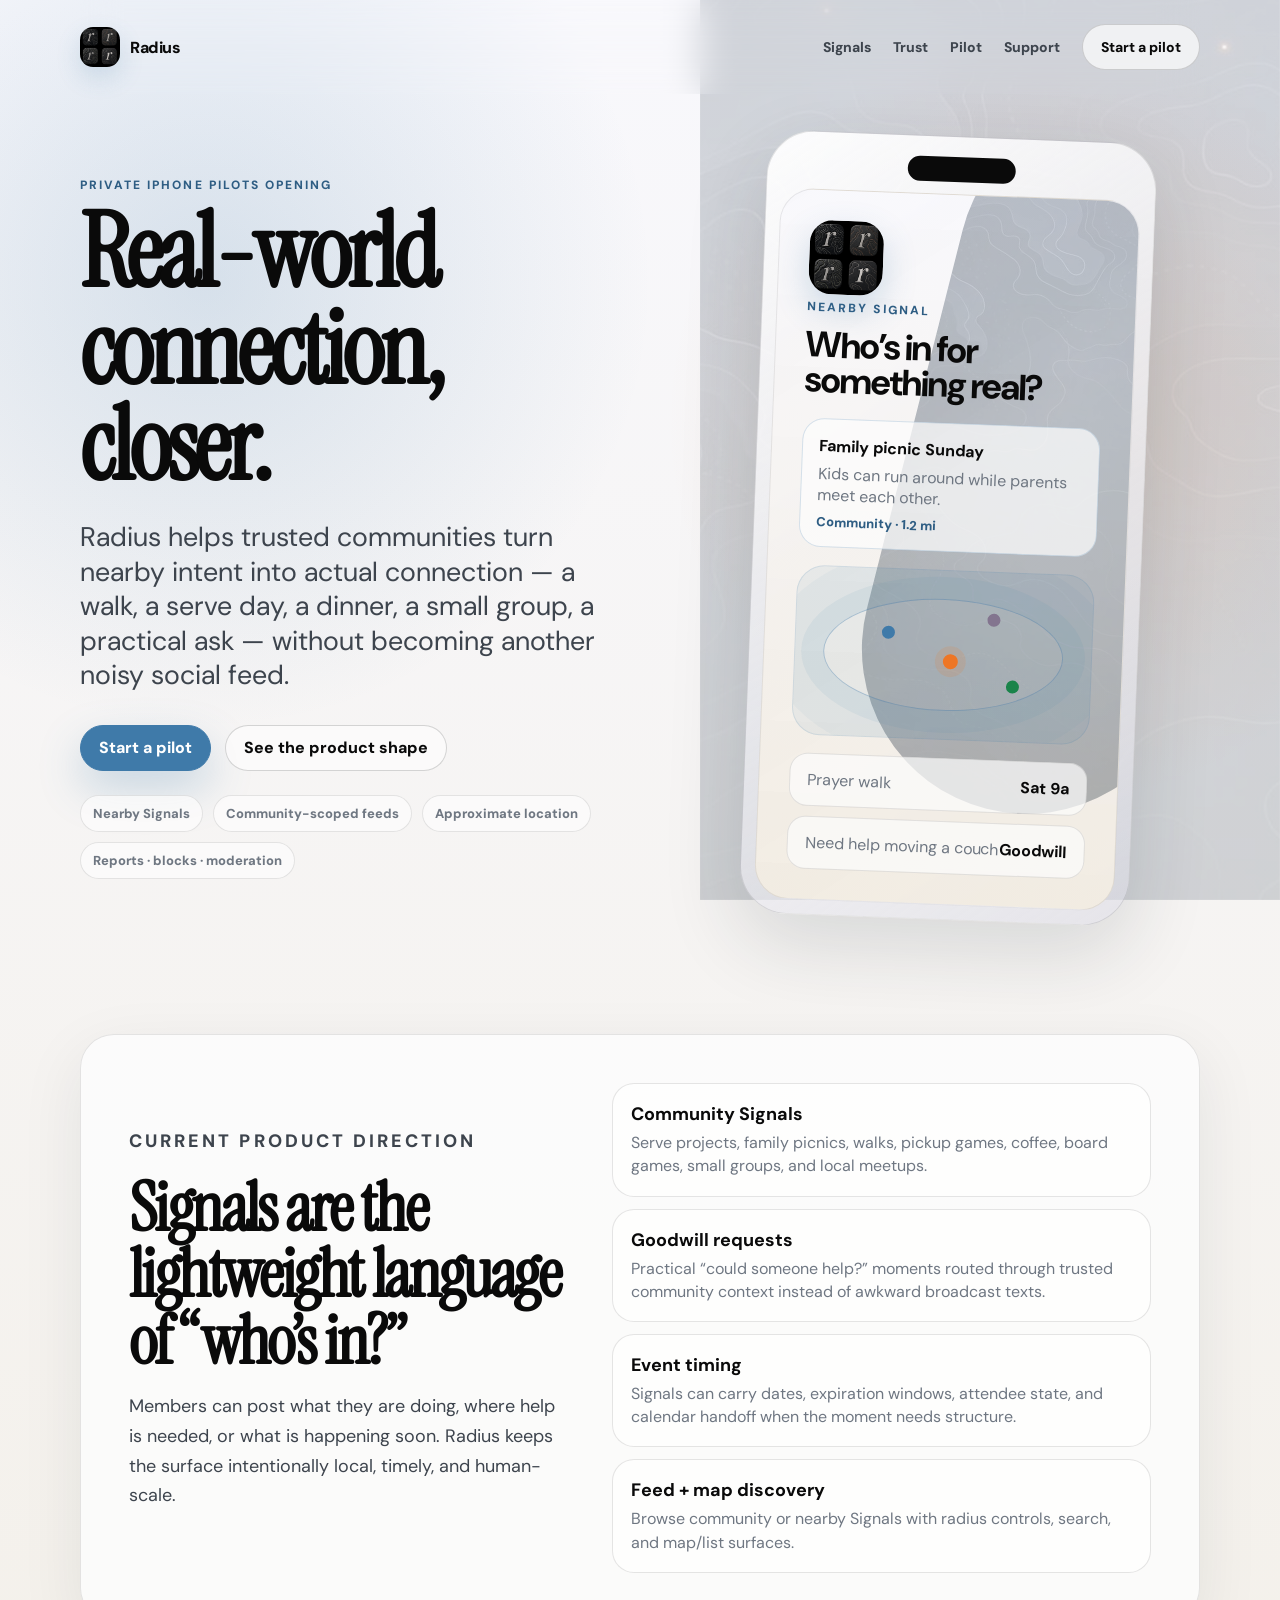
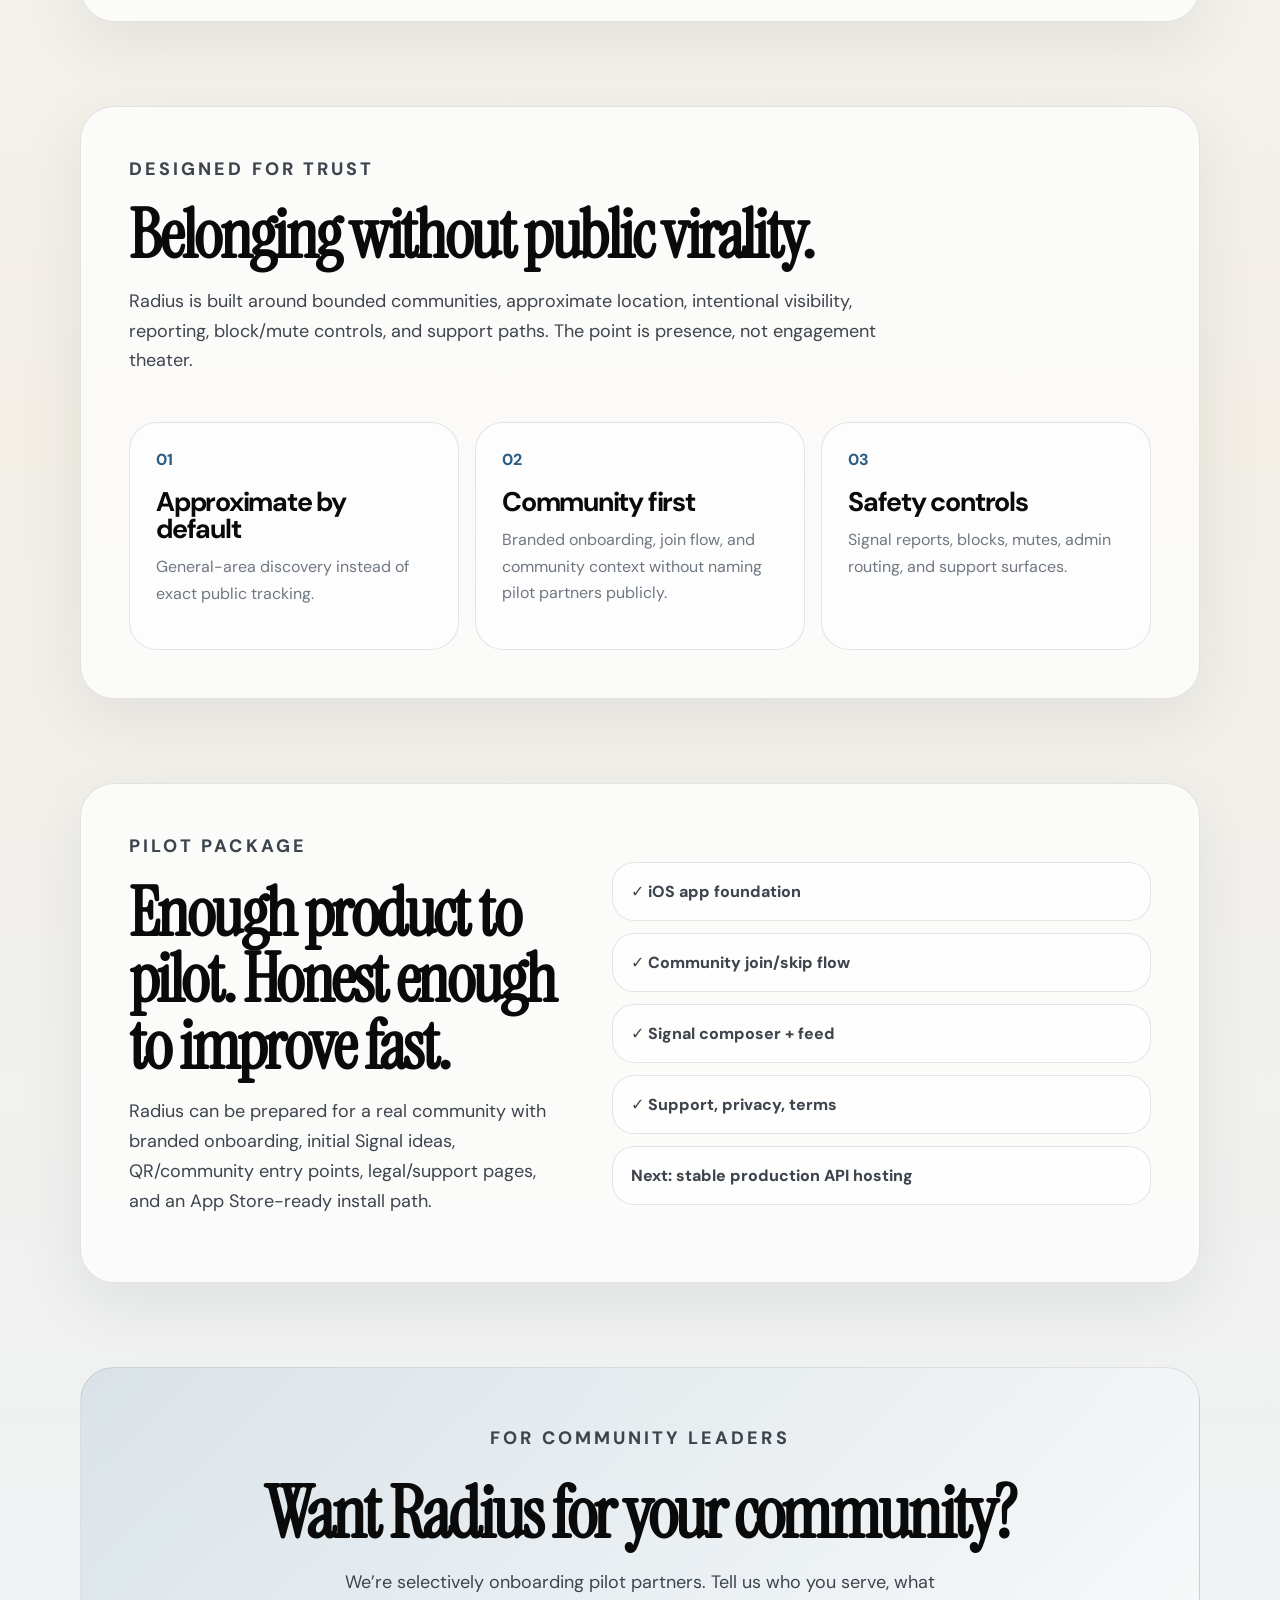
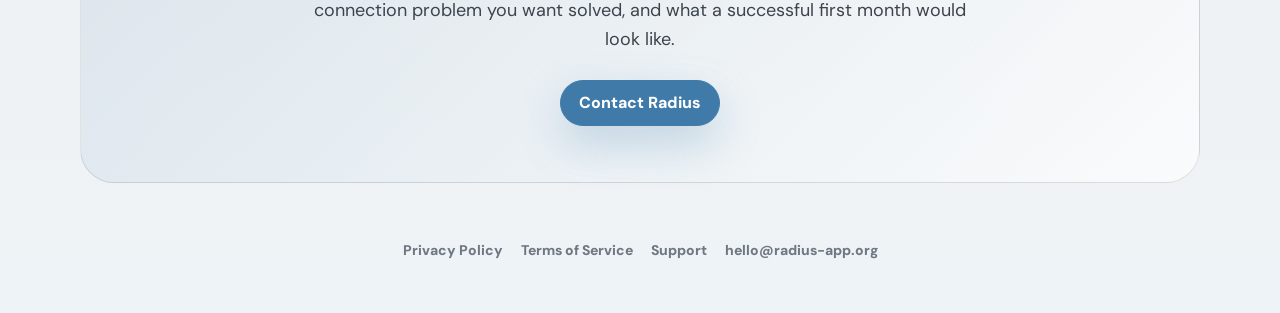
==== commit 7c3bc678: "Rework landing page around Radius app identity" ====
--- a/index.html
+++ b/index.html
@@ -3,13 +3,13 @@
 <head>
   <meta charset="utf-8" />
   <meta name="viewport" content="width=device-width, initial-scale=1" />
-  <title>Radius — Signals for real-world communities.</title>
-  <meta name="description" content="Radius helps churches, neighborhoods, campuses, clubs, and local groups turn real-world intent into nearby Signals, community discovery, and practical connection." />
-  <meta property="og:title" content="Radius — Signals for real-world communities." />
-  <meta property="og:description" content="A privacy-minded community app for nearby Signals, events, group discovery, and practical help." />
-  <meta property="og:image" content="https://www.radius-app.org/assets/radius-icon.png" />
+  <title>Radius — Real-world connection, closer.</title>
+  <meta name="description" content="Radius is an iPhone app for trusted communities: nearby Signals, practical help, community discovery, and real-world belonging without the noise of social media." />
+  <meta property="og:title" content="Radius — Real-world connection, closer." />
+  <meta property="og:description" content="A warm, privacy-minded community app for nearby Signals, Goodwill requests, group discovery, and real-world connection." />
+  <meta property="og:image" content="https://www.radius-app.org/assets/radius-icon-image2.png" />
   <meta property="og:type" content="website" />
-  <link rel="icon" href="assets/radius-icon.png" />
+  <link rel="icon" href="assets/radius-icon-image2.png" />
   <link rel="preconnect" href="https://fonts.googleapis.com">
   <link rel="preconnect" href="https://fonts.gstatic.com" crossorigin>
   <link href="https://fonts.googleapis.com/css2?family=DM+Sans:wght@400;500;700;800&family=Instrument+Serif:ital@0;1&display=swap" rel="stylesheet">
@@ -19,13 +19,13 @@
   <main>
     <nav class="nav" aria-label="Primary">
       <a class="brand" href="#top" aria-label="Radius home">
-        <img src="assets/radius-icon.png" alt="" />
+        <img src="assets/radius-icon-image2.png" alt="" />
         <span>Radius</span>
       </a>
       <div class="nav-links">
         <a href="#signals">Signals</a>
-        <a href="#privacy">Privacy</a>
-        <a href="#pilots">Pilots</a>
+        <a href="#trust">Trust</a>
+        <a href="#pilot">Pilot</a>
         <a href="/support">Support</a>
         <a class="button ghost" href="mailto:hello@radius-app.org?subject=Radius%20pilot%20interest">Start a pilot</a>
       </div>
@@ -33,87 +33,78 @@
 
     <section id="top" class="hero">
       <div class="hero-copy">
-        <p class="eyebrow">iPhone app · Private pilots opening</p>
-        <h1>Signals for real-world communities.</h1>
-        <p class="lead">Radius gives churches, neighborhoods, campuses, clubs, and local groups a simple way to turn “who’s nearby?” and “who’s in?” into actual connection — without a noisy public social feed.</p>
+        <p class="eyebrow">Private iPhone pilots opening</p>
+        <h1>Real-world connection, closer.</h1>
+        <p class="lead">Radius helps trusted communities turn nearby intent into actual connection — a walk, a serve day, a dinner, a small group, a practical ask — without becoming another noisy social feed.</p>
         <div class="actions">
           <a class="button primary" href="mailto:hello@radius-app.org?subject=Radius%20pilot%20interest">Start a pilot</a>
-          <a class="button secondary" href="#signals">See current app</a>
+          <a class="button secondary" href="#signals">See the product shape</a>
         </div>
         <div class="proof-strip" aria-label="Radius product status">
-          <span>Community-gated onboarding</span>
+          <span>Nearby Signals</span>
+          <span>Community-scoped feeds</span>
           <span>Approximate location</span>
           <span>Reports · blocks · moderation</span>
         </div>
       </div>
-      <div class="phone-card" aria-label="Radius app preview">
-        <div class="phone-top"></div>
-        <div class="app-screen">
-          <img class="app-icon" src="assets/radius-icon.png" alt="Radius icon" />
-          <p class="small-label">Community feed</p>
-          <h2>What’s happening near your people?</h2>
-          <div class="signal-card featured">
-            <div><strong>Family picnic Sunday</strong><span>Kids can run while parents meet.</span></div>
-            <em>Community · 1.2 mi</em>
+
+      <div class="device-stage" aria-label="Radius preview">
+        <div class="phone-shell">
+          <div class="phone-top"></div>
+          <div class="app-screen image2-screen">
+            <img class="app-icon" src="assets/radius-icon-image2.png" alt="Radius icon" />
+            <p class="small-label">Nearby Signal</p>
+            <h2>Who’s in for something real?</h2>
+            <div class="mini-signal">
+              <strong>Family picnic Sunday</strong>
+              <span>Kids can run around while parents meet each other.</span>
+              <em>Community · 1.2 mi</em>
+            </div>
+            <div class="radius-map" aria-hidden="true">
+              <span class="pulse p1"></span>
+              <span class="pulse p2"></span>
+              <span class="pulse p3"></span>
+              <span class="center-dot"></span>
+            </div>
+            <div class="mini-row"><span>Prayer walk</span><strong>Sat 9a</strong></div>
+            <div class="mini-row"><span>Need help moving a couch</span><strong>Goodwill</strong></div>
           </div>
-          <div class="pulse-map">
-            <span class="dot one"></span>
-            <span class="dot two"></span>
-            <span class="dot three"></span>
-            <span class="ring"></span>
-          </div>
-          <div class="card-row"><span>Prayer walk</span><strong>Sat 9a</strong></div>
-          <div class="card-row"><span>Need help moving a couch</span><strong>Goodwill</strong></div>
         </div>
       </div>
     </section>
 
     <section id="signals" class="section-block split-block">
       <div>
-        <p class="section-kicker">What Radius does today</p>
-        <h2>Post a Signal. Set the scope. Let the right people find it.</h2>
-        <p>Signals are lightweight posts for events, meetups, needs, and local intent. Members can browse by community or all nearby Signals, search, switch list/map surfaces, and respond without digging through announcement sprawl.</p>
+        <p class="section-kicker">Current product direction</p>
+        <h2>Signals are the lightweight language of “who’s in?”</h2>
+        <p>Members can post what they are doing, where help is needed, or what is happening soon. Radius keeps the surface intentionally local, timely, and human-scale.</p>
       </div>
       <div class="feature-list">
-        <div><strong>Community Signals</strong><span>Serve days, family picnics, small groups, walks, pickleball, coffee, board games.</span></div>
-        <div><strong>Goodwill requests</strong><span>Practical “could someone help?” asks for trusted community contexts.</span></div>
-        <div><strong>Event timing</strong><span>Signals can carry event dates, expiration, attendee state, and calendar handoff.</span></div>
-        <div><strong>Feed + map discovery</strong><span>Nearby discovery with radius controls, community filters, search, and map surfaces.</span></div>
+        <div><strong>Community Signals</strong><span>Serve projects, family picnics, walks, pickup games, coffee, board games, small groups, and local meetups.</span></div>
+        <div><strong>Goodwill requests</strong><span>Practical “could someone help?” moments routed through trusted community context instead of awkward broadcast texts.</span></div>
+        <div><strong>Event timing</strong><span>Signals can carry dates, expiration windows, attendee state, and calendar handoff when the moment needs structure.</span></div>
+        <div><strong>Feed + map discovery</strong><span>Browse community or nearby Signals with radius controls, search, and map/list surfaces.</span></div>
       </div>
     </section>
 
-    <section id="privacy" class="section-block feature-grid product-grid">
-      <article>
-        <span>01</span>
-        <h3>Approximate by default</h3>
-        <p>Radius is designed around general area discovery, not exact public tracking. Location sharing is intentional, scoped, and can stay locationless when a Signal does not need a place.</p>
-      </article>
-      <article>
-        <span>02</span>
-        <h3>Bounded communities</h3>
-        <p>Communities can carry their own branded onboarding, splash identity, join flow, and feed context — useful for churches, campuses, clubs, and local groups.</p>
-      </article>
-      <article>
-        <span>03</span>
-        <h3>Safety controls</h3>
-        <p>Radius includes signal reporting, block/mute relationships, admin report routing, and support paths so pilots do not depend on vibes alone.</p>
-      </article>
-    </section>
-
-    <section id="pilots" class="logos-section">
-      <p class="section-kicker">Built for pilot communities</p>
-      <div class="logo-grid">
-        <div class="logo-tile"><img src="assets/the-well.png" alt="The Well" /></div>
-        <div class="logo-tile"><img src="assets/bayside.png" alt="Bayside" /></div>
-        <div class="logo-tile"><img src="assets/bridgeway.webp" alt="Bridgeway" /></div>
+    <section id="trust" class="section-block trust-block">
+      <div class="trust-copy">
+        <p class="section-kicker">Designed for trust</p>
+        <h2>Belonging without public virality.</h2>
+        <p>Radius is built around bounded communities, approximate location, intentional visibility, reporting, block/mute controls, and support paths. The point is presence, not engagement theater.</p>
+      </div>
+      <div class="trust-cards">
+        <article><span>01</span><h3>Approximate by default</h3><p>General-area discovery instead of exact public tracking.</p></article>
+        <article><span>02</span><h3>Community first</h3><p>Branded onboarding, join flow, and community context without naming pilot partners publicly.</p></article>
+        <article><span>03</span><h3>Safety controls</h3><p>Signal reports, blocks, mutes, admin routing, and support surfaces.</p></article>
       </div>
     </section>
 
-    <section class="section-block launch-block">
+    <section id="pilot" class="section-block pilot-block">
       <div>
         <p class="eyebrow">Pilot package</p>
-        <h2>Enough product to pilot without pretending it is finished.</h2>
-        <p>Radius can be prepared for a community with branded splash assets, onboarding copy, QR signage, initial Signal ideas, support/legal links, and a review-ready mobile experience. The goal is a credible soft launch, then fast iteration from real community usage.</p>
+        <h2>Enough product to pilot. Honest enough to improve fast.</h2>
+        <p>Radius can be prepared for a real community with branded onboarding, initial Signal ideas, QR/community entry points, legal/support pages, and an App Store-ready install path.</p>
       </div>
       <div class="launch-checklist">
         <span>✓ iOS app foundation</span>
--- a/styles.css
+++ b/styles.css
@@ -1,15 +1,20 @@
 :root {
-  color-scheme: dark;
-  --bg: #08090d;
-  --panel: rgba(255, 255, 255, 0.07);
-  --panel-strong: rgba(255, 255, 255, 0.12);
-  --text: #f7f3ea;
-  --muted: rgba(247, 243, 234, 0.68);
-  --line: rgba(255, 255, 255, 0.14);
-  --gold: #f4c76b;
-  --orange: #ff7a45;
-  --rose: #ff4f7b;
-  --blue: #5ad7ff;
+  color-scheme: light;
+  --paper: #F8F8FC;
+  --paper-warm: #F2ECE2;
+  --surface: rgba(253, 253, 253, 0.82);
+  --surface-strong: #FDFDFD;
+  --ink: #0A0A0A;
+  --ink-soft: #3D444D;
+  --muted: #6F7782;
+  --line: rgba(10, 10, 10, 0.10);
+  --line-strong: rgba(10, 10, 10, 0.16);
+  --mineral: #3F7AA9;
+  --mineral-deep: #2E5D83;
+  --ochre: #EE7625;
+  --sage: #1A844A;
+  --plum: #83758F;
+  --shadow: 0 28px 80px rgba(28, 39, 52, 0.14);
 }
 
 * { box-sizing: border-box; }
@@ -18,40 +23,40 @@
   margin: 0;
   font-family: "DM Sans", system-ui, -apple-system, BlinkMacSystemFont, sans-serif;
   background:
-    radial-gradient(circle at 12% 10%, rgba(255, 122, 69, 0.28), transparent 30rem),
-    radial-gradient(circle at 88% 18%, rgba(90, 215, 255, 0.22), transparent 28rem),
-    radial-gradient(circle at 50% 95%, rgba(255, 79, 123, 0.16), transparent 34rem),
-    var(--bg);
-  color: var(--text);
+    radial-gradient(circle at 16% 8%, rgba(63, 122, 169, 0.18), transparent 28rem),
+    radial-gradient(circle at 82% 12%, rgba(238, 118, 37, 0.14), transparent 24rem),
+    linear-gradient(180deg, var(--paper), #F3EFE7 58%, #EEF3F7);
+  color: var(--ink);
   min-height: 100vh;
 }
-
 body::before {
   content: "";
   position: fixed;
   inset: 0;
   pointer-events: none;
-  background-image: linear-gradient(rgba(255,255,255,.035) 1px, transparent 1px), linear-gradient(90deg, rgba(255,255,255,.035) 1px, transparent 1px);
-  background-size: 44px 44px;
-  mask-image: linear-gradient(to bottom, black, transparent 78%);
+  background-image: url("assets/radius-image2-bg.jpg");
+  background-size: min(760px, 86vw) auto;
+  background-position: right -180px top -150px;
+  background-repeat: no-repeat;
+  opacity: .18;
+  mix-blend-mode: multiply;
 }
-
-main { width: min(1120px, calc(100% - 32px)); margin: 0 auto; }
+main { width: min(1120px, calc(100% - 32px)); margin: 0 auto; position: relative; }
 a { color: inherit; text-decoration: none; }
 
 .nav {
   display: flex;
   align-items: center;
   justify-content: space-between;
-  padding: 26px 0;
+  padding: 24px 0;
   position: sticky;
   top: 0;
   z-index: 3;
-  backdrop-filter: blur(14px);
+  backdrop-filter: blur(18px);
 }
 .brand { display: inline-flex; align-items: center; gap: 10px; font-weight: 800; letter-spacing: -0.03em; }
-.brand img { width: 38px; height: 38px; border-radius: 12px; }
-.nav-links { display: flex; align-items: center; gap: 22px; color: var(--muted); font-weight: 700; font-size: 14px; }
+.brand img { width: 40px; height: 40px; border-radius: 13px; box-shadow: 0 10px 24px rgba(63,122,169,.18); }
+.nav-links { display: flex; align-items: center; gap: 22px; color: var(--ink-soft); font-weight: 800; font-size: 14px; }
 
 .button {
   display: inline-flex;
@@ -61,151 +66,126 @@
   padding: 0 18px;
   border-radius: 999px;
   font-weight: 800;
-  border: 1px solid var(--line);
-  transition: transform .18s ease, border-color .18s ease, background .18s ease;
+  border: 1px solid var(--line-strong);
+  transition: transform .18s ease, border-color .18s ease, box-shadow .18s ease, background .18s ease;
 }
-.button:hover { transform: translateY(-1px); border-color: rgba(255,255,255,.35); }
-.primary { background: linear-gradient(135deg, var(--gold), var(--orange), var(--rose)); color: #160b08; border: 0; box-shadow: 0 18px 54px rgba(255, 101, 70, .26); }
-.secondary, .ghost { background: rgba(255,255,255,.07); color: var(--text); }
+.button:hover { transform: translateY(-1px); border-color: rgba(63,122,169,.32); box-shadow: 0 12px 30px rgba(63,122,169,.12); }
+.primary { background: var(--mineral); color: white; border-color: var(--mineral); box-shadow: 0 18px 44px rgba(63,122,169,.26); }
+.secondary, .ghost { background: rgba(253,253,253,.72); color: var(--ink); }
 
 .hero {
-  min-height: 740px;
+  min-height: 720px;
   display: grid;
   grid-template-columns: 1.05fr .95fr;
-  gap: 64px;
+  gap: 60px;
   align-items: center;
-  padding: 50px 0 90px;
+  padding: 42px 0 86px;
 }
 .eyebrow, .section-kicker, .small-label {
-  color: var(--gold);
+  color: var(--mineral-deep);
   text-transform: uppercase;
-  letter-spacing: .18em;
+  letter-spacing: .17em;
   font-size: 12px;
   font-weight: 800;
 }
 h1, h2, h3, p { margin-top: 0; }
 h1 {
   font-family: "Instrument Serif", Georgia, serif;
-  font-size: clamp(64px, 9.5vw, 126px);
-  line-height: .84;
-  letter-spacing: -0.068em;
-  margin-bottom: 30px;
+  font-size: clamp(62px, 8vw, 108px);
+  line-height: .94;
+  letter-spacing: -0.038em;
+  margin-bottom: 26px;
 }
-.lead { font-size: clamp(20px, 3vw, 28px); line-height: 1.26; color: rgba(247,243,234,.84); max-width: 720px; }
-.actions { display: flex; gap: 14px; flex-wrap: wrap; margin-top: 34px; }
+.lead { font-size: clamp(20px, 3vw, 27px); line-height: 1.28; color: var(--ink-soft); max-width: 720px; }
+.actions { display: flex; gap: 14px; flex-wrap: wrap; margin-top: 32px; }
 .proof-strip { display: flex; flex-wrap: wrap; gap: 10px; margin-top: 24px; }
-.proof-strip span { border: 1px solid var(--line); background: rgba(255,255,255,.07); color: var(--muted); border-radius: 999px; padding: 9px 12px; font-size: 13px; font-weight: 800; }
+.proof-strip span { border: 1px solid var(--line); background: rgba(253,253,253,.72); color: var(--muted); border-radius: 999px; padding: 9px 12px; font-size: 13px; font-weight: 800; }
 
-.phone-card {
+.device-stage { display: grid; place-items: center; }
+.phone-shell {
   width: min(390px, 100%);
-  margin: 0 auto;
   padding: 14px;
   border-radius: 48px;
-  background: linear-gradient(145deg, rgba(255,255,255,.28), rgba(255,255,255,.05));
-  border: 1px solid var(--line);
-  box-shadow: 0 40px 120px rgba(0,0,0,.45);
-  transform: rotate(3deg);
+  background: linear-gradient(145deg, rgba(255,255,255,.94), rgba(217,217,227,.55));
+  border: 1px solid rgba(10,10,10,.10);
+  box-shadow: var(--shadow);
+  transform: rotate(2.2deg);
 }
-.phone-top { width: 108px; height: 26px; border-radius: 999px; background: #050509; margin: 6px auto 12px; }
+.phone-top { width: 108px; height: 25px; border-radius: 999px; background: #0A0A0A; margin: 6px auto 12px; }
 .app-screen {
-  min-height: 620px;
+  min-height: 615px;
   border-radius: 34px;
   padding: 30px;
-  background: linear-gradient(180deg, #141725, #090a10 68%);
-  border: 1px solid rgba(255,255,255,.1);
+  background: linear-gradient(180deg, rgba(248,248,252,.92), rgba(242,236,226,.96));
+  border: 1px solid rgba(10,10,10,.08);
   overflow: hidden;
   position: relative;
 }
-.app-screen::after { content: ""; position: absolute; inset: auto -30% -20% -30%; height: 260px; background: radial-gradient(circle, rgba(255,122,69,.28), transparent 64%); }
-.app-icon { width: 74px; height: 74px; border-radius: 24px; box-shadow: 0 16px 36px rgba(0,0,0,.3); }
-.app-screen h2 { font-size: 37px; line-height: .96; letter-spacing: -.055em; margin: 12px 0 26px; }
-.pulse-map { height: 190px; border-radius: 28px; background: rgba(255,255,255,.05); border: 1px solid var(--line); position: relative; margin-bottom: 22px; overflow: hidden; }
-.ring { position: absolute; inset: 42px; border-radius: 50%; border: 1px solid rgba(244,199,107,.5); box-shadow: 0 0 0 24px rgba(244,199,107,.08), 0 0 0 54px rgba(244,199,107,.045); }
-.dot { position: absolute; width: 16px; height: 16px; border-radius: 50%; background: var(--gold); box-shadow: 0 0 0 8px rgba(244,199,107,.14); }
-.one { left: 50%; top: 48%; } .two { left: 28%; top: 30%; background: var(--blue); } .three { right: 24%; bottom: 28%; background: var(--rose); }
-.card-row { display: flex; justify-content: space-between; align-items: center; padding: 16px 18px; margin-top: 10px; background: rgba(255,255,255,.08); border: 1px solid var(--line); border-radius: 18px; position: relative; z-index: 1; }
-.card-row span { color: var(--muted); }
-.signal-card { position: relative; z-index: 1; padding: 16px; border-radius: 22px; border: 1px solid rgba(244,199,107,.28); background: rgba(244,199,107,.10); margin-bottom: 18px; }
-.signal-card div { display: grid; gap: 6px; }
-.signal-card strong { font-size: 17px; }
-.signal-card span, .signal-card em { color: var(--muted); font-style: normal; line-height: 1.35; }
-.signal-card em { display: block; margin-top: 12px; color: var(--gold); font-weight: 800; font-size: 13px; }
+.image2-screen::before {
+  content: "";
+  position: absolute;
+  inset: -100px -110px auto auto;
+  width: 330px;
+  height: 720px;
+  background: url("assets/radius-image2-bg.jpg") center/cover no-repeat;
+  opacity: .30;
+  border-radius: 180px;
+  transform: rotate(12deg);
+}
+.app-icon { width: 74px; height: 74px; border-radius: 23px; box-shadow: 0 14px 34px rgba(63,122,169,.24); position: relative; z-index: 1; }
+.app-screen h2 { font-size: 36px; line-height: .98; letter-spacing: -.052em; margin: 12px 0 20px; position: relative; z-index: 1; }
+.mini-signal { position: relative; z-index: 1; padding: 16px; border-radius: 22px; border: 1px solid rgba(63,122,169,.20); background: rgba(253,253,253,.72); margin-bottom: 18px; display: grid; gap: 7px; }
+.mini-signal span, .mini-signal em { color: var(--muted); font-style: normal; line-height: 1.35; }
+.mini-signal em { color: var(--mineral-deep); font-weight: 800; font-size: 13px; }
+.radius-map { height: 170px; border-radius: 28px; background: rgba(63,122,169,.08); border: 1px solid rgba(63,122,169,.14); position: relative; margin-bottom: 18px; overflow: hidden; }
+.radius-map::before { content: ""; position: absolute; inset: 28px; border-radius: 50%; border: 1px solid rgba(63,122,169,.38); box-shadow: 0 0 0 22px rgba(63,122,169,.08), 0 0 0 52px rgba(63,122,169,.045); }
+.center-dot, .pulse { position: absolute; border-radius: 50%; }
+.center-dot { width: 15px; height: 15px; background: var(--ochre); left: 50%; top: 49%; box-shadow: 0 0 0 8px rgba(238,118,37,.14); }
+.pulse { width: 13px; height: 13px; background: var(--mineral); }
+.p1 { left: 29%; top: 34%; } .p2 { right: 24%; bottom: 29%; background: var(--sage); } .p3 { right: 31%; top: 24%; background: var(--plum); }
+.mini-row { display: flex; justify-content: space-between; align-items: center; padding: 15px 17px; margin-top: 10px; background: rgba(253,253,253,.70); border: 1px solid var(--line); border-radius: 18px; position: relative; z-index: 1; }
+.mini-row span { color: var(--muted); }
 
-.logos-section, .feature-grid, .cta { margin: 28px 0 90px; }
-.logo-grid { display: grid; grid-template-columns: repeat(3, 1fr); gap: 16px; margin-top: 18px; }
-.logo-tile { min-height: 154px; border-radius: 28px; border: 1px solid var(--line); background: rgba(255,255,255,.07); display: grid; place-items: center; padding: 26px; }
-.logo-tile img { max-width: 100%; max-height: 96px; object-fit: contain; filter: drop-shadow(0 12px 24px rgba(0,0,0,.28)); }
-
-.feature-grid { display: grid; grid-template-columns: repeat(3, 1fr); gap: 16px; }
-.feature-grid article, .cta { border: 1px solid var(--line); background: rgba(255,255,255,.07); border-radius: 32px; padding: 30px; }
-.feature-grid span { color: var(--gold); font-weight: 800; }
-.feature-grid h3 { font-size: 28px; line-height: 1; letter-spacing: -.045em; margin: 18px 0 12px; }
-.feature-grid p, .cta p { color: var(--muted); line-height: 1.6; }
-.section-block { border: 1px solid var(--line); background: rgba(255,255,255,.07); border-radius: 34px; padding: clamp(28px, 5vw, 48px); margin: 28px 0 90px; }
-.section-block h2 { font-family: "Instrument Serif", Georgia, serif; font-size: clamp(46px, 7vw, 84px); line-height: .9; letter-spacing: -.06em; margin: 8px 0 18px; }
-.section-block p { color: var(--muted); line-height: 1.65; font-size: 18px; }
-.split-block { display: grid; grid-template-columns: .9fr 1.1fr; gap: 42px; align-items: center; }
-.feature-list { display: grid; gap: 12px; }
-.feature-list div, .launch-checklist span { display: grid; gap: 5px; border: 1px solid var(--line); border-radius: 22px; padding: 18px; background: rgba(0,0,0,.16); }
+.section-block { border: 1px solid var(--line); background: var(--surface); border-radius: 34px; padding: clamp(28px, 5vw, 48px); margin: 28px 0 84px; box-shadow: 0 20px 64px rgba(28,39,52,.08); }
+.section-block h2 { font-family: "Instrument Serif", Georgia, serif; font-size: clamp(44px, 6vw, 68px); line-height: .98; letter-spacing: -.038em; margin: 8px 0 18px; }
+.section-block p { color: var(--ink-soft); line-height: 1.65; font-size: 18px; }
+.split-block, .pilot-block { display: grid; grid-template-columns: .9fr 1.1fr; gap: 42px; align-items: center; }
+.feature-list, .launch-checklist { display: grid; gap: 12px; }
+.feature-list div, .launch-checklist span { display: grid; gap: 5px; border: 1px solid var(--line); border-radius: 22px; padding: 18px; background: rgba(253,253,253,.66); }
 .feature-list strong { font-size: 18px; }
 .feature-list span { color: var(--muted); line-height: 1.45; }
-.product-grid { margin-top: 28px; }
-.launch-block { display: grid; grid-template-columns: 1.1fr .9fr; gap: 36px; align-items: center; }
-.launch-checklist { display: grid; gap: 10px; }
-.launch-checklist span { color: rgba(247,243,234,.86); font-weight: 800; }
-.cta { text-align: center; padding: 56px 28px; margin-bottom: 60px; }
-.cta h2 { font-family: "Instrument Serif", Georgia, serif; font-size: clamp(48px, 7vw, 86px); line-height: .9; letter-spacing: -.06em; margin-bottom: 18px; }
-.cta p { max-width: 660px; margin: 0 auto 26px; font-size: 18px; }
-
-.footer {
-  display: flex;
-  flex-wrap: wrap;
-  gap: 18px;
-  justify-content: center;
-  margin: -24px 0 54px;
-  color: var(--muted);
-  font-size: 14px;
-  font-weight: 700;
-}
-.footer a:hover, .legal-card a:hover { color: var(--text); }
+.trust-block { display: grid; gap: 28px; }
+.trust-copy { max-width: 760px; }
+.trust-cards { display: grid; grid-template-columns: repeat(3, 1fr); gap: 16px; }
+.trust-cards article { border: 1px solid var(--line); background: rgba(253,253,253,.66); border-radius: 28px; padding: 26px; }
+.trust-cards span { color: var(--mineral-deep); font-weight: 800; }
+.trust-cards h3 { font-size: 27px; line-height: 1; letter-spacing: -.045em; margin: 18px 0 12px; }
+.trust-cards p { font-size: 16px; color: var(--muted); }
+.launch-checklist span { color: var(--ink-soft); font-weight: 800; }
+.cta { text-align: center; padding: 56px 28px; margin: 28px 0 58px; border: 1px solid var(--line); background: linear-gradient(135deg, rgba(63,122,169,.12), rgba(253,253,253,.78)); border-radius: 34px; }
+.cta h2 { font-family: "Instrument Serif", Georgia, serif; font-size: clamp(46px, 6vw, 72px); line-height: .98; letter-spacing: -.038em; margin-bottom: 18px; }
+.cta p { max-width: 660px; margin: 0 auto 26px; font-size: 18px; color: var(--ink-soft); line-height: 1.6; }
+.footer { display: flex; flex-wrap: wrap; gap: 18px; justify-content: center; margin: 0 0 54px; color: var(--muted); font-size: 14px; font-weight: 800; }
+.footer a:hover, .legal-card a:hover { color: var(--ink); }
 
 .legal-page { width: min(920px, calc(100% - 32px)); }
-.legal-card {
-  border: 1px solid var(--line);
-  background: rgba(255,255,255,.07);
-  border-radius: 34px;
-  padding: clamp(28px, 5vw, 58px);
-  margin: 34px 0 72px;
-  box-shadow: 0 30px 100px rgba(0,0,0,.24);
-}
-.legal-card h1 {
-  font-size: clamp(58px, 10vw, 112px);
-  line-height: .82;
-  margin: 10px 0 26px;
-}
-.legal-card h2 {
-  margin: 36px 0 12px;
-  font-size: clamp(26px, 4vw, 38px);
-  line-height: 1;
-  letter-spacing: -.045em;
-}
-.legal-card p, .legal-card li {
-  color: var(--muted);
-  line-height: 1.72;
-  font-size: 17px;
-}
+.legal-card { border: 1px solid var(--line); background: var(--surface); border-radius: 34px; padding: clamp(28px, 5vw, 58px); margin: 34px 0 72px; box-shadow: var(--shadow); }
+.legal-card h1 { font-size: clamp(56px, 8vw, 92px); line-height: .96; letter-spacing: -.038em; margin: 10px 0 26px; }
+.legal-card h2 { margin: 36px 0 12px; font-size: clamp(26px, 4vw, 38px); line-height: 1; letter-spacing: -.045em; }
+.legal-card p, .legal-card li { color: var(--ink-soft); line-height: 1.72; font-size: 17px; }
 .legal-card ul { padding-left: 22px; }
 .legal-card li { margin: 9px 0; }
-.legal-card a { color: var(--gold); font-weight: 800; }
+.legal-card a { color: var(--mineral-deep); font-weight: 800; }
 .support-actions { display: flex; gap: 14px; flex-wrap: wrap; margin: 28px 0 8px; }
 
 @media (max-width: 860px) {
   main { width: min(100% - 24px, 680px); }
+  body::before { background-position: center -170px; opacity: .13; }
   .nav { position: static; }
   .nav-links a:not(.button) { display: none; }
-  .hero { grid-template-columns: 1fr; min-height: auto; padding-top: 48px; gap: 44px; }
-  .phone-card { transform: none; }
-  .logo-grid, .feature-grid, .split-block, .launch-block { grid-template-columns: 1fr; }
-  h1 { font-size: clamp(72px, 18vw, 118px); }
+  .hero { grid-template-columns: 1fr; min-height: auto; padding-top: 38px; gap: 40px; }
+  .phone-shell { transform: none; }
+  .split-block, .pilot-block, .trust-cards { grid-template-columns: 1fr; }
+  h1 { font-size: clamp(58px, 15vw, 92px); }
   .section-block { margin-bottom: 52px; }
 }
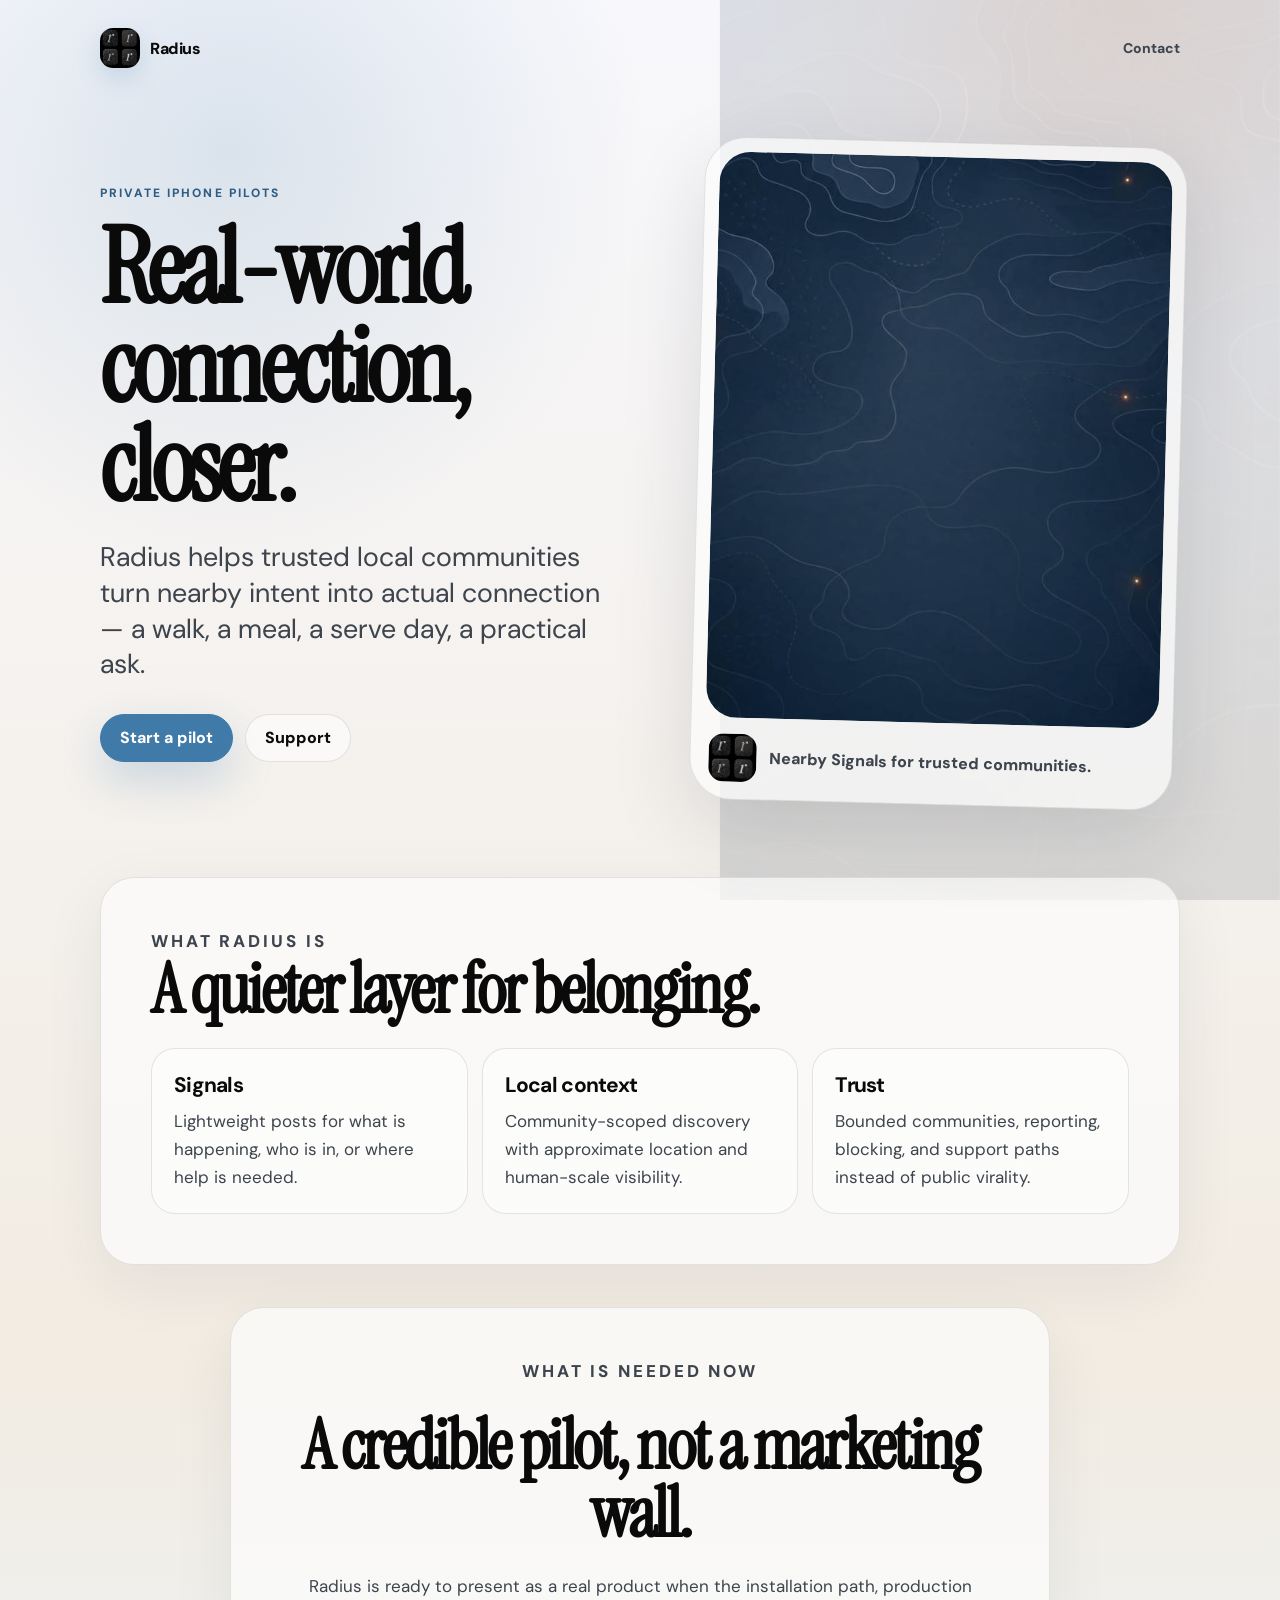
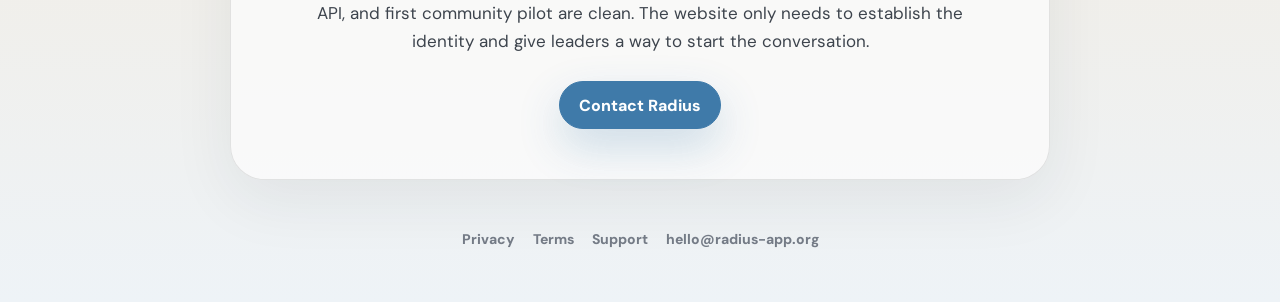
==== commit 1cf391a2: "Simplify Radius landing page identity" ====
--- a/index.html
+++ b/index.html
@@ -4,9 +4,9 @@
   <meta charset="utf-8" />
   <meta name="viewport" content="width=device-width, initial-scale=1" />
   <title>Radius — Real-world connection, closer.</title>
-  <meta name="description" content="Radius is an iPhone app for trusted communities: nearby Signals, practical help, community discovery, and real-world belonging without the noise of social media." />
+  <meta name="description" content="Radius is an iPhone app for trusted local communities: nearby Signals, practical help, and real-world connection without a noisy public feed." />
   <meta property="og:title" content="Radius — Real-world connection, closer." />
-  <meta property="og:description" content="A warm, privacy-minded community app for nearby Signals, Goodwill requests, group discovery, and real-world connection." />
+  <meta property="og:description" content="Nearby Signals for trusted communities." />
   <meta property="og:image" content="https://www.radius-app.org/assets/radius-icon-image2.png" />
   <meta property="og:type" content="website" />
   <link rel="icon" href="assets/radius-icon-image2.png" />
@@ -16,115 +16,64 @@
   <link rel="stylesheet" href="styles.css" />
 </head>
 <body>
-  <main>
+  <main class="site-shell">
     <nav class="nav" aria-label="Primary">
-      <a class="brand" href="#top" aria-label="Radius home">
+      <a class="brand" href="/" aria-label="Radius home">
         <img src="assets/radius-icon-image2.png" alt="" />
         <span>Radius</span>
       </a>
-      <div class="nav-links">
-        <a href="#signals">Signals</a>
-        <a href="#trust">Trust</a>
-        <a href="#pilot">Pilot</a>
-        <a href="/support">Support</a>
-        <a class="button ghost" href="mailto:hello@radius-app.org?subject=Radius%20pilot%20interest">Start a pilot</a>
-      </div>
+      <a class="nav-contact" href="mailto:hello@radius-app.org?subject=Radius%20pilot%20interest">Contact</a>
     </nav>
 
-    <section id="top" class="hero">
+    <section class="hero" aria-labelledby="hero-title">
       <div class="hero-copy">
-        <p class="eyebrow">Private iPhone pilots opening</p>
-        <h1>Real-world connection, closer.</h1>
-        <p class="lead">Radius helps trusted communities turn nearby intent into actual connection — a walk, a serve day, a dinner, a small group, a practical ask — without becoming another noisy social feed.</p>
-        <div class="actions">
+        <p class="eyebrow">Private iPhone pilots</p>
+        <h1 id="hero-title">Real-world connection, closer.</h1>
+        <p class="lead">Radius helps trusted local communities turn nearby intent into actual connection — a walk, a meal, a serve day, a practical ask.</p>
+        <div class="hero-actions">
           <a class="button primary" href="mailto:hello@radius-app.org?subject=Radius%20pilot%20interest">Start a pilot</a>
-          <a class="button secondary" href="#signals">See the product shape</a>
-        </div>
-        <div class="proof-strip" aria-label="Radius product status">
-          <span>Nearby Signals</span>
-          <span>Community-scoped feeds</span>
-          <span>Approximate location</span>
-          <span>Reports · blocks · moderation</span>
+          <a class="button secondary" href="/support">Support</a>
         </div>
       </div>
 
-      <div class="device-stage" aria-label="Radius preview">
-        <div class="phone-shell">
-          <div class="phone-top"></div>
-          <div class="app-screen image2-screen">
-            <img class="app-icon" src="assets/radius-icon-image2.png" alt="Radius icon" />
-            <p class="small-label">Nearby Signal</p>
-            <h2>Who’s in for something real?</h2>
-            <div class="mini-signal">
-              <strong>Family picnic Sunday</strong>
-              <span>Kids can run around while parents meet each other.</span>
-              <em>Community · 1.2 mi</em>
-            </div>
-            <div class="radius-map" aria-hidden="true">
-              <span class="pulse p1"></span>
-              <span class="pulse p2"></span>
-              <span class="pulse p3"></span>
-              <span class="center-dot"></span>
-            </div>
-            <div class="mini-row"><span>Prayer walk</span><strong>Sat 9a</strong></div>
-            <div class="mini-row"><span>Need help moving a couch</span><strong>Goodwill</strong></div>
-          </div>
-        </div>
+      <figure class="identity-card" aria-label="Radius identity preview">
+        <img class="identity-bg" src="assets/radius-image2-bg.jpg" alt="" />
+        <figcaption>
+          <img src="assets/radius-icon-image2.png" alt="Radius icon" />
+          <span>Nearby Signals for trusted communities.</span>
+        </figcaption>
+      </figure>
+    </section>
+
+    <section class="needed" aria-labelledby="needed-title">
+      <p class="eyebrow">What Radius is</p>
+      <h2 id="needed-title">A quieter layer for belonging.</h2>
+      <div class="needed-grid">
+        <article>
+          <h3>Signals</h3>
+          <p>Lightweight posts for what is happening, who is in, or where help is needed.</p>
+        </article>
+        <article>
+          <h3>Local context</h3>
+          <p>Community-scoped discovery with approximate location and human-scale visibility.</p>
+        </article>
+        <article>
+          <h3>Trust</h3>
+          <p>Bounded communities, reporting, blocking, and support paths instead of public virality.</p>
+        </article>
       </div>
     </section>
 
-    <section id="signals" class="section-block split-block">
-      <div>
-        <p class="section-kicker">Current product direction</p>
-        <h2>Signals are the lightweight language of “who’s in?”</h2>
-        <p>Members can post what they are doing, where help is needed, or what is happening soon. Radius keeps the surface intentionally local, timely, and human-scale.</p>
-      </div>
-      <div class="feature-list">
-        <div><strong>Community Signals</strong><span>Serve projects, family picnics, walks, pickup games, coffee, board games, small groups, and local meetups.</span></div>
-        <div><strong>Goodwill requests</strong><span>Practical “could someone help?” moments routed through trusted community context instead of awkward broadcast texts.</span></div>
-        <div><strong>Event timing</strong><span>Signals can carry dates, expiration windows, attendee state, and calendar handoff when the moment needs structure.</span></div>
-        <div><strong>Feed + map discovery</strong><span>Browse community or nearby Signals with radius controls, search, and map/list surfaces.</span></div>
-      </div>
-    </section>
-
-    <section id="trust" class="section-block trust-block">
-      <div class="trust-copy">
-        <p class="section-kicker">Designed for trust</p>
-        <h2>Belonging without public virality.</h2>
-        <p>Radius is built around bounded communities, approximate location, intentional visibility, reporting, block/mute controls, and support paths. The point is presence, not engagement theater.</p>
-      </div>
-      <div class="trust-cards">
-        <article><span>01</span><h3>Approximate by default</h3><p>General-area discovery instead of exact public tracking.</p></article>
-        <article><span>02</span><h3>Community first</h3><p>Branded onboarding, join flow, and community context without naming pilot partners publicly.</p></article>
-        <article><span>03</span><h3>Safety controls</h3><p>Signal reports, blocks, mutes, admin routing, and support surfaces.</p></article>
-      </div>
-    </section>
-
-    <section id="pilot" class="section-block pilot-block">
-      <div>
-        <p class="eyebrow">Pilot package</p>
-        <h2>Enough product to pilot. Honest enough to improve fast.</h2>
-        <p>Radius can be prepared for a real community with branded onboarding, initial Signal ideas, QR/community entry points, legal/support pages, and an App Store-ready install path.</p>
-      </div>
-      <div class="launch-checklist">
-        <span>✓ iOS app foundation</span>
-        <span>✓ Community join/skip flow</span>
-        <span>✓ Signal composer + feed</span>
-        <span>✓ Support, privacy, terms</span>
-        <span>Next: stable production API hosting</span>
-      </div>
-    </section>
-
-    <section class="cta">
-      <p class="eyebrow">For community leaders</p>
-      <h2>Want Radius for your community?</h2>
-      <p>We’re selectively onboarding pilot partners. Tell us who you serve, what connection problem you want solved, and what a successful first month would look like.</p>
+    <section class="pilot" aria-labelledby="pilot-title">
+      <p class="eyebrow">What is needed now</p>
+      <h2 id="pilot-title">A credible pilot, not a marketing wall.</h2>
+      <p>Radius is ready to present as a real product when the installation path, production API, and first community pilot are clean. The website only needs to establish the identity and give leaders a way to start the conversation.</p>
       <a class="button primary" href="mailto:hello@radius-app.org?subject=Radius%20pilot%20interest">Contact Radius</a>
     </section>
 
     <footer class="footer">
-      <a href="/privacy">Privacy Policy</a>
-      <a href="/terms">Terms of Service</a>
+      <a href="/privacy">Privacy</a>
+      <a href="/terms">Terms</a>
       <a href="/support">Support</a>
       <a href="mailto:hello@radius-app.org">hello@radius-app.org</a>
     </footer>
--- a/styles.css
+++ b/styles.css
@@ -2,19 +2,16 @@
   color-scheme: light;
   --paper: #F8F8FC;
   --paper-warm: #F2ECE2;
-  --surface: rgba(253, 253, 253, 0.82);
-  --surface-strong: #FDFDFD;
+  --surface: rgba(253, 253, 253, 0.72);
+  --surface-solid: #FDFDFD;
   --ink: #0A0A0A;
-  --ink-soft: #3D444D;
-  --muted: #6F7782;
+  --body: #3D444D;
+  --muted: #747B86;
   --line: rgba(10, 10, 10, 0.10);
-  --line-strong: rgba(10, 10, 10, 0.16);
   --mineral: #3F7AA9;
   --mineral-deep: #2E5D83;
   --ochre: #EE7625;
-  --sage: #1A844A;
-  --plum: #83758F;
-  --shadow: 0 28px 80px rgba(28, 39, 52, 0.14);
+  --shadow: 0 28px 80px rgba(28, 39, 52, 0.13);
 }
 
 * { box-sizing: border-box; }
@@ -23,9 +20,9 @@
   margin: 0;
   font-family: "DM Sans", system-ui, -apple-system, BlinkMacSystemFont, sans-serif;
   background:
-    radial-gradient(circle at 16% 8%, rgba(63, 122, 169, 0.18), transparent 28rem),
-    radial-gradient(circle at 82% 12%, rgba(238, 118, 37, 0.14), transparent 24rem),
-    linear-gradient(180deg, var(--paper), #F3EFE7 58%, #EEF3F7);
+    radial-gradient(circle at 18% 8%, rgba(63, 122, 169, 0.16), transparent 26rem),
+    radial-gradient(circle at 88% 0%, rgba(238, 118, 37, 0.10), transparent 23rem),
+    linear-gradient(180deg, var(--paper), var(--paper-warm) 72%, #EEF3F7);
   color: var(--ink);
   min-height: 100vh;
 }
@@ -35,157 +32,162 @@
   inset: 0;
   pointer-events: none;
   background-image: url("assets/radius-image2-bg.jpg");
-  background-size: min(760px, 86vw) auto;
-  background-position: right -180px top -150px;
+  background-size: min(820px, 96vw) auto;
+  background-position: right -260px top -230px;
   background-repeat: no-repeat;
-  opacity: .18;
+  opacity: .13;
   mix-blend-mode: multiply;
 }
-main { width: min(1120px, calc(100% - 32px)); margin: 0 auto; position: relative; }
+
 a { color: inherit; text-decoration: none; }
+.site-shell { width: min(1080px, calc(100% - 32px)); margin: 0 auto; position: relative; }
 
 .nav {
   display: flex;
   align-items: center;
   justify-content: space-between;
-  padding: 24px 0;
-  position: sticky;
-  top: 0;
-  z-index: 3;
-  backdrop-filter: blur(18px);
+  padding: 28px 0;
 }
 .brand { display: inline-flex; align-items: center; gap: 10px; font-weight: 800; letter-spacing: -0.03em; }
 .brand img { width: 40px; height: 40px; border-radius: 13px; box-shadow: 0 10px 24px rgba(63,122,169,.18); }
-.nav-links { display: flex; align-items: center; gap: 22px; color: var(--ink-soft); font-weight: 800; font-size: 14px; }
-
-.button {
-  display: inline-flex;
-  align-items: center;
-  justify-content: center;
-  min-height: 46px;
-  padding: 0 18px;
-  border-radius: 999px;
-  font-weight: 800;
-  border: 1px solid var(--line-strong);
-  transition: transform .18s ease, border-color .18s ease, box-shadow .18s ease, background .18s ease;
-}
-.button:hover { transform: translateY(-1px); border-color: rgba(63,122,169,.32); box-shadow: 0 12px 30px rgba(63,122,169,.12); }
-.primary { background: var(--mineral); color: white; border-color: var(--mineral); box-shadow: 0 18px 44px rgba(63,122,169,.26); }
-.secondary, .ghost { background: rgba(253,253,253,.72); color: var(--ink); }
+.nav-contact { color: var(--body); font-size: 14px; font-weight: 800; }
 
 .hero {
-  min-height: 720px;
+  min-height: 690px;
   display: grid;
-  grid-template-columns: 1.05fr .95fr;
-  gap: 60px;
+  grid-template-columns: 1.03fr .97fr;
+  gap: clamp(34px, 7vw, 84px);
   align-items: center;
-  padding: 42px 0 86px;
+  padding: 46px 0 72px;
 }
-.eyebrow, .section-kicker, .small-label {
+.eyebrow {
   color: var(--mineral-deep);
   text-transform: uppercase;
   letter-spacing: .17em;
   font-size: 12px;
   font-weight: 800;
+  margin: 0 0 18px;
 }
 h1, h2, h3, p { margin-top: 0; }
 h1 {
   font-family: "Instrument Serif", Georgia, serif;
-  font-size: clamp(62px, 8vw, 108px);
+  font-size: clamp(64px, 8.2vw, 112px);
   line-height: .94;
-  letter-spacing: -0.038em;
-  margin-bottom: 26px;
+  letter-spacing: -0.04em;
+  margin-bottom: 24px;
 }
-.lead { font-size: clamp(20px, 3vw, 27px); line-height: 1.28; color: var(--ink-soft); max-width: 720px; }
-.actions { display: flex; gap: 14px; flex-wrap: wrap; margin-top: 32px; }
-.proof-strip { display: flex; flex-wrap: wrap; gap: 10px; margin-top: 24px; }
-.proof-strip span { border: 1px solid var(--line); background: rgba(253,253,253,.72); color: var(--muted); border-radius: 999px; padding: 9px 12px; font-size: 13px; font-weight: 800; }
+.lead {
+  max-width: 690px;
+  color: var(--body);
+  font-size: clamp(20px, 2.7vw, 27px);
+  line-height: 1.32;
+  margin-bottom: 32px;
+}
+.hero-actions { display: flex; gap: 12px; flex-wrap: wrap; }
+.button {
+  display: inline-flex;
+  align-items: center;
+  justify-content: center;
+  min-height: 48px;
+  padding: 0 19px;
+  border-radius: 999px;
+  border: 1px solid var(--line);
+  font-weight: 800;
+  transition: transform .18s ease, box-shadow .18s ease;
+}
+.button:hover { transform: translateY(-1px); box-shadow: 0 12px 30px rgba(63,122,169,.13); }
+.primary { background: var(--mineral); border-color: var(--mineral); color: white; box-shadow: 0 18px 44px rgba(63,122,169,.24); }
+.secondary { background: rgba(253,253,253,.68); color: var(--ink); }
 
-.device-stage { display: grid; place-items: center; }
-.phone-shell {
-  width: min(390px, 100%);
+.identity-card {
+  margin: 0;
+  border-radius: 42px;
   padding: 14px;
-  border-radius: 48px;
-  background: linear-gradient(145deg, rgba(255,255,255,.94), rgba(217,217,227,.55));
-  border: 1px solid rgba(10,10,10,.10);
+  background: rgba(253,253,253,.70);
+  border: 1px solid var(--line);
   box-shadow: var(--shadow);
-  transform: rotate(2.2deg);
+  transform: rotate(1.5deg);
+  overflow: hidden;
 }
-.phone-top { width: 108px; height: 25px; border-radius: 999px; background: #0A0A0A; margin: 6px auto 12px; }
-.app-screen {
-  min-height: 615px;
+.identity-bg {
+  display: block;
+  width: 100%;
+  aspect-ratio: 4 / 5;
+  object-fit: cover;
+  border-radius: 31px;
+}
+.identity-card figcaption {
+  display: flex;
+  align-items: center;
+  gap: 13px;
+  padding: 16px 4px 3px;
+  color: var(--body);
+  font-weight: 800;
+  line-height: 1.25;
+}
+.identity-card figcaption img { width: 48px; height: 48px; border-radius: 15px; }
+
+.needed, .pilot {
+  border: 1px solid var(--line);
+  background: var(--surface);
   border-radius: 34px;
-  padding: 30px;
-  background: linear-gradient(180deg, rgba(248,248,252,.92), rgba(242,236,226,.96));
-  border: 1px solid rgba(10,10,10,.08);
-  overflow: hidden;
-  position: relative;
+  padding: clamp(28px, 5vw, 50px);
+  margin: 0 0 42px;
+  box-shadow: 0 20px 64px rgba(28,39,52,.07);
 }
-.image2-screen::before {
-  content: "";
-  position: absolute;
-  inset: -100px -110px auto auto;
-  width: 330px;
-  height: 720px;
-  background: url("assets/radius-image2-bg.jpg") center/cover no-repeat;
-  opacity: .30;
-  border-radius: 180px;
-  transform: rotate(12deg);
+.needed h2, .pilot h2 {
+  font-family: "Instrument Serif", Georgia, serif;
+  font-size: clamp(46px, 6vw, 70px);
+  line-height: .98;
+  letter-spacing: -.038em;
+  margin-bottom: 24px;
 }
-.app-icon { width: 74px; height: 74px; border-radius: 23px; box-shadow: 0 14px 34px rgba(63,122,169,.24); position: relative; z-index: 1; }
-.app-screen h2 { font-size: 36px; line-height: .98; letter-spacing: -.052em; margin: 12px 0 20px; position: relative; z-index: 1; }
-.mini-signal { position: relative; z-index: 1; padding: 16px; border-radius: 22px; border: 1px solid rgba(63,122,169,.20); background: rgba(253,253,253,.72); margin-bottom: 18px; display: grid; gap: 7px; }
-.mini-signal span, .mini-signal em { color: var(--muted); font-style: normal; line-height: 1.35; }
-.mini-signal em { color: var(--mineral-deep); font-weight: 800; font-size: 13px; }
-.radius-map { height: 170px; border-radius: 28px; background: rgba(63,122,169,.08); border: 1px solid rgba(63,122,169,.14); position: relative; margin-bottom: 18px; overflow: hidden; }
-.radius-map::before { content: ""; position: absolute; inset: 28px; border-radius: 50%; border: 1px solid rgba(63,122,169,.38); box-shadow: 0 0 0 22px rgba(63,122,169,.08), 0 0 0 52px rgba(63,122,169,.045); }
-.center-dot, .pulse { position: absolute; border-radius: 50%; }
-.center-dot { width: 15px; height: 15px; background: var(--ochre); left: 50%; top: 49%; box-shadow: 0 0 0 8px rgba(238,118,37,.14); }
-.pulse { width: 13px; height: 13px; background: var(--mineral); }
-.p1 { left: 29%; top: 34%; } .p2 { right: 24%; bottom: 29%; background: var(--sage); } .p3 { right: 31%; top: 24%; background: var(--plum); }
-.mini-row { display: flex; justify-content: space-between; align-items: center; padding: 15px 17px; margin-top: 10px; background: rgba(253,253,253,.70); border: 1px solid var(--line); border-radius: 18px; position: relative; z-index: 1; }
-.mini-row span { color: var(--muted); }
+.needed-grid { display: grid; grid-template-columns: repeat(3, 1fr); gap: 14px; }
+.needed article {
+  background: rgba(253,253,253,.62);
+  border: 1px solid var(--line);
+  border-radius: 24px;
+  padding: 22px;
+}
+.needed h3 { font-size: 21px; letter-spacing: -.035em; margin-bottom: 9px; }
+.needed p, .pilot p { color: var(--body); line-height: 1.62; font-size: 17px; margin-bottom: 0; }
+.pilot { max-width: 820px; margin-left: auto; margin-right: auto; text-align: center; }
+.pilot p { margin: 0 auto 26px; max-width: 690px; }
 
-.section-block { border: 1px solid var(--line); background: var(--surface); border-radius: 34px; padding: clamp(28px, 5vw, 48px); margin: 28px 0 84px; box-shadow: 0 20px 64px rgba(28,39,52,.08); }
-.section-block h2 { font-family: "Instrument Serif", Georgia, serif; font-size: clamp(44px, 6vw, 68px); line-height: .98; letter-spacing: -.038em; margin: 8px 0 18px; }
-.section-block p { color: var(--ink-soft); line-height: 1.65; font-size: 18px; }
-.split-block, .pilot-block { display: grid; grid-template-columns: .9fr 1.1fr; gap: 42px; align-items: center; }
-.feature-list, .launch-checklist { display: grid; gap: 12px; }
-.feature-list div, .launch-checklist span { display: grid; gap: 5px; border: 1px solid var(--line); border-radius: 22px; padding: 18px; background: rgba(253,253,253,.66); }
-.feature-list strong { font-size: 18px; }
-.feature-list span { color: var(--muted); line-height: 1.45; }
-.trust-block { display: grid; gap: 28px; }
-.trust-copy { max-width: 760px; }
-.trust-cards { display: grid; grid-template-columns: repeat(3, 1fr); gap: 16px; }
-.trust-cards article { border: 1px solid var(--line); background: rgba(253,253,253,.66); border-radius: 28px; padding: 26px; }
-.trust-cards span { color: var(--mineral-deep); font-weight: 800; }
-.trust-cards h3 { font-size: 27px; line-height: 1; letter-spacing: -.045em; margin: 18px 0 12px; }
-.trust-cards p { font-size: 16px; color: var(--muted); }
-.launch-checklist span { color: var(--ink-soft); font-weight: 800; }
-.cta { text-align: center; padding: 56px 28px; margin: 28px 0 58px; border: 1px solid var(--line); background: linear-gradient(135deg, rgba(63,122,169,.12), rgba(253,253,253,.78)); border-radius: 34px; }
-.cta h2 { font-family: "Instrument Serif", Georgia, serif; font-size: clamp(46px, 6vw, 72px); line-height: .98; letter-spacing: -.038em; margin-bottom: 18px; }
-.cta p { max-width: 660px; margin: 0 auto 26px; font-size: 18px; color: var(--ink-soft); line-height: 1.6; }
-.footer { display: flex; flex-wrap: wrap; gap: 18px; justify-content: center; margin: 0 0 54px; color: var(--muted); font-size: 14px; font-weight: 800; }
+.footer {
+  display: flex;
+  flex-wrap: wrap;
+  gap: 18px;
+  justify-content: center;
+  margin: 50px 0 54px;
+  color: var(--muted);
+  font-size: 14px;
+  font-weight: 800;
+}
 .footer a:hover, .legal-card a:hover { color: var(--ink); }
 
 .legal-page { width: min(920px, calc(100% - 32px)); }
-.legal-card { border: 1px solid var(--line); background: var(--surface); border-radius: 34px; padding: clamp(28px, 5vw, 58px); margin: 34px 0 72px; box-shadow: var(--shadow); }
+.legal-card {
+  border: 1px solid var(--line);
+  background: var(--surface);
+  border-radius: 34px;
+  padding: clamp(28px, 5vw, 58px);
+  margin: 34px 0 72px;
+  box-shadow: var(--shadow);
+}
 .legal-card h1 { font-size: clamp(56px, 8vw, 92px); line-height: .96; letter-spacing: -.038em; margin: 10px 0 26px; }
 .legal-card h2 { margin: 36px 0 12px; font-size: clamp(26px, 4vw, 38px); line-height: 1; letter-spacing: -.045em; }
-.legal-card p, .legal-card li { color: var(--ink-soft); line-height: 1.72; font-size: 17px; }
+.legal-card p, .legal-card li { color: var(--body); line-height: 1.72; font-size: 17px; }
 .legal-card ul { padding-left: 22px; }
 .legal-card li { margin: 9px 0; }
 .legal-card a { color: var(--mineral-deep); font-weight: 800; }
 .support-actions { display: flex; gap: 14px; flex-wrap: wrap; margin: 28px 0 8px; }
 
-@media (max-width: 860px) {
-  main { width: min(100% - 24px, 680px); }
-  body::before { background-position: center -170px; opacity: .13; }
-  .nav { position: static; }
-  .nav-links a:not(.button) { display: none; }
-  .hero { grid-template-columns: 1fr; min-height: auto; padding-top: 38px; gap: 40px; }
-  .phone-shell { transform: none; }
-  .split-block, .pilot-block, .trust-cards { grid-template-columns: 1fr; }
+@media (max-width: 840px) {
+  .site-shell { width: min(100% - 24px, 680px); }
+  body::before { background-position: center -190px; opacity: .10; }
+  .hero { grid-template-columns: 1fr; min-height: auto; padding-top: 38px; }
+  .identity-card { transform: none; }
+  .needed-grid { grid-template-columns: 1fr; }
   h1 { font-size: clamp(58px, 15vw, 92px); }
-  .section-block { margin-bottom: 52px; }
 }
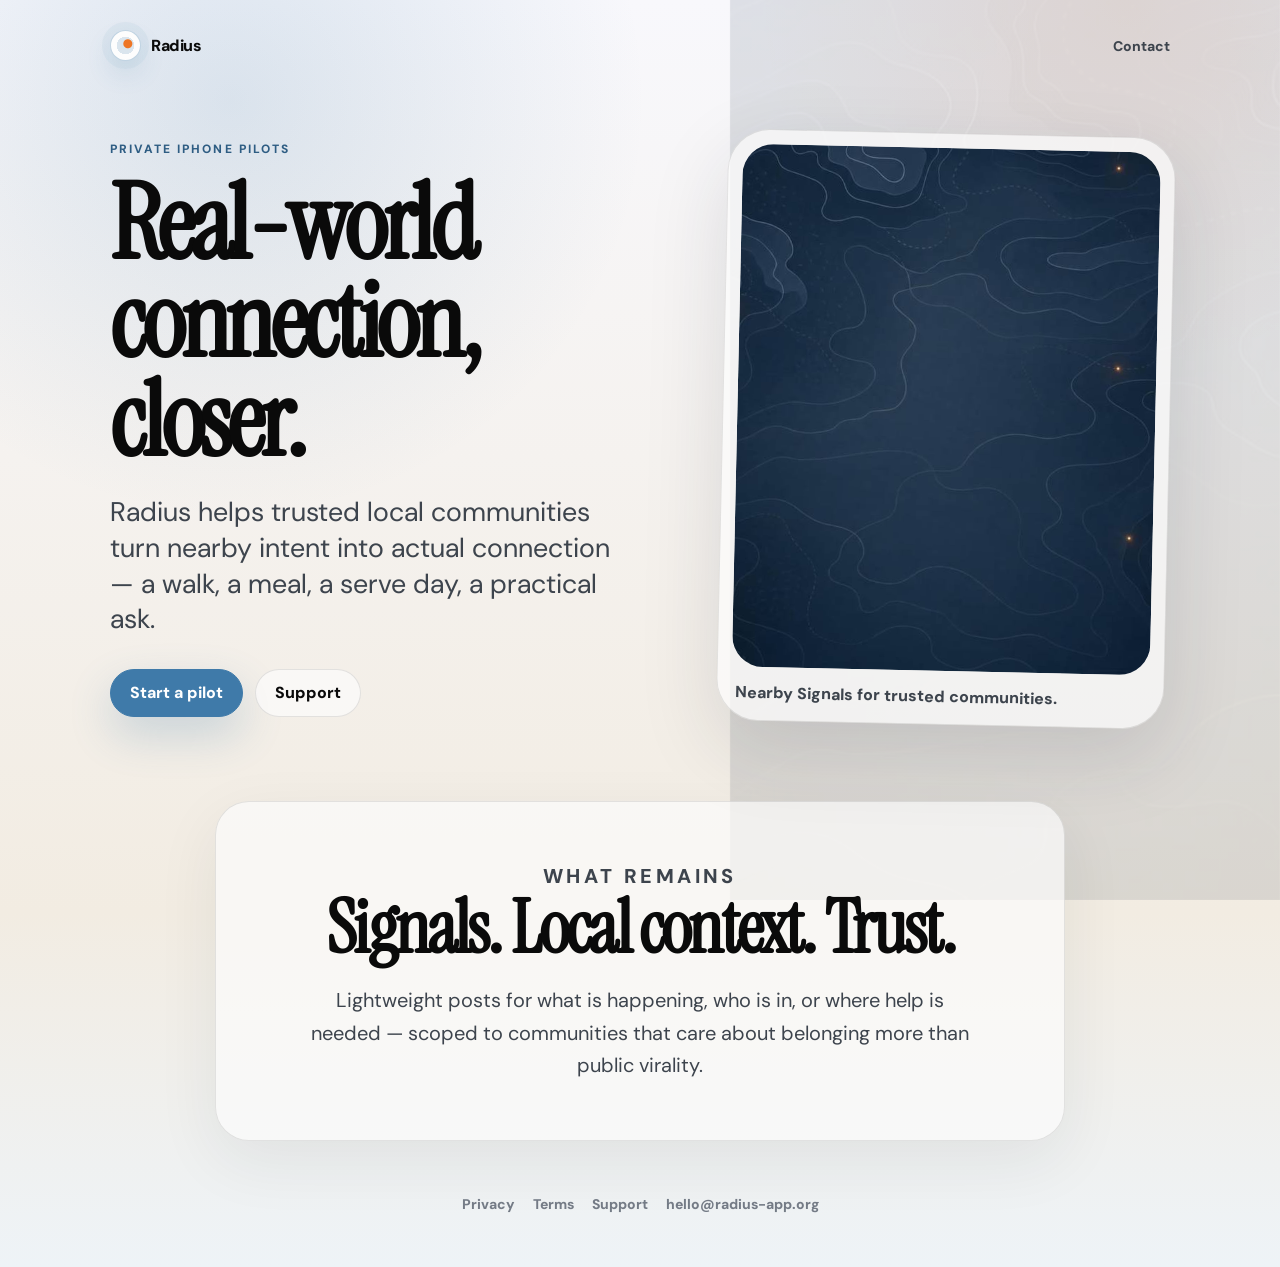
==== commit e3dc5c66: "Reduce Radius landing page to core identity" ====
--- a/index.html
+++ b/index.html
@@ -4,12 +4,11 @@
   <meta charset="utf-8" />
   <meta name="viewport" content="width=device-width, initial-scale=1" />
   <title>Radius — Real-world connection, closer.</title>
-  <meta name="description" content="Radius is an iPhone app for trusted local communities: nearby Signals, practical help, and real-world connection without a noisy public feed." />
+  <meta name="description" content="Radius helps trusted local communities turn nearby intent into real-world connection." />
   <meta property="og:title" content="Radius — Real-world connection, closer." />
   <meta property="og:description" content="Nearby Signals for trusted communities." />
-  <meta property="og:image" content="https://www.radius-app.org/assets/radius-icon-image2.png" />
+  <meta property="og:image" content="https://www.radius-app.org/assets/radius-image2-bg.jpg" />
   <meta property="og:type" content="website" />
-  <link rel="icon" href="assets/radius-icon-image2.png" />
   <link rel="preconnect" href="https://fonts.googleapis.com">
   <link rel="preconnect" href="https://fonts.gstatic.com" crossorigin>
   <link href="https://fonts.googleapis.com/css2?family=DM+Sans:wght@400;500;700;800&family=Instrument+Serif:ital@0;1&display=swap" rel="stylesheet">
@@ -18,10 +17,7 @@
 <body>
   <main class="site-shell">
     <nav class="nav" aria-label="Primary">
-      <a class="brand" href="/" aria-label="Radius home">
-        <img src="assets/radius-icon-image2.png" alt="" />
-        <span>Radius</span>
-      </a>
+      <a class="brand" href="/" aria-label="Radius home"><span class="mark" aria-hidden="true"></span><span>Radius</span></a>
       <a class="nav-contact" href="mailto:hello@radius-app.org?subject=Radius%20pilot%20interest">Contact</a>
     </nav>
 
@@ -36,39 +32,16 @@
         </div>
       </div>
 
-      <figure class="identity-card" aria-label="Radius identity preview">
-        <img class="identity-bg" src="assets/radius-image2-bg.jpg" alt="" />
-        <figcaption>
-          <img src="assets/radius-icon-image2.png" alt="Radius icon" />
-          <span>Nearby Signals for trusted communities.</span>
-        </figcaption>
+      <figure class="signal-field" aria-label="Radius signal field">
+        <img src="assets/radius-image2-bg.jpg" alt="" />
+        <figcaption>Nearby Signals for trusted communities.</figcaption>
       </figure>
     </section>
 
-    <section class="needed" aria-labelledby="needed-title">
-      <p class="eyebrow">What Radius is</p>
-      <h2 id="needed-title">A quieter layer for belonging.</h2>
-      <div class="needed-grid">
-        <article>
-          <h3>Signals</h3>
-          <p>Lightweight posts for what is happening, who is in, or where help is needed.</p>
-        </article>
-        <article>
-          <h3>Local context</h3>
-          <p>Community-scoped discovery with approximate location and human-scale visibility.</p>
-        </article>
-        <article>
-          <h3>Trust</h3>
-          <p>Bounded communities, reporting, blocking, and support paths instead of public virality.</p>
-        </article>
-      </div>
-    </section>
-
-    <section class="pilot" aria-labelledby="pilot-title">
-      <p class="eyebrow">What is needed now</p>
-      <h2 id="pilot-title">A credible pilot, not a marketing wall.</h2>
-      <p>Radius is ready to present as a real product when the installation path, production API, and first community pilot are clean. The website only needs to establish the identity and give leaders a way to start the conversation.</p>
-      <a class="button primary" href="mailto:hello@radius-app.org?subject=Radius%20pilot%20interest">Contact Radius</a>
+    <section class="identity" aria-labelledby="identity-title">
+      <p class="eyebrow">What remains</p>
+      <h2 id="identity-title">Signals. Local context. Trust.</h2>
+      <p>Lightweight posts for what is happening, who is in, or where help is needed — scoped to communities that care about belonging more than public virality.</p>
     </section>
 
     <footer class="footer">
--- a/styles.css
+++ b/styles.css
@@ -2,8 +2,7 @@
   color-scheme: light;
   --paper: #F8F8FC;
   --paper-warm: #F2ECE2;
-  --surface: rgba(253, 253, 253, 0.72);
-  --surface-solid: #FDFDFD;
+  --surface: rgba(253, 253, 253, 0.68);
   --ink: #0A0A0A;
   --body: #3D444D;
   --muted: #747B86;
@@ -33,32 +32,42 @@
   pointer-events: none;
   background-image: url("assets/radius-image2-bg.jpg");
   background-size: min(820px, 96vw) auto;
-  background-position: right -260px top -230px;
+  background-position: right -270px top -240px;
   background-repeat: no-repeat;
-  opacity: .13;
+  opacity: .12;
   mix-blend-mode: multiply;
 }
 
 a { color: inherit; text-decoration: none; }
-.site-shell { width: min(1080px, calc(100% - 32px)); margin: 0 auto; position: relative; }
+.site-shell { width: min(1060px, calc(100% - 32px)); margin: 0 auto; position: relative; }
 
 .nav {
   display: flex;
   align-items: center;
   justify-content: space-between;
-  padding: 28px 0;
+  padding: 30px 0;
 }
 .brand { display: inline-flex; align-items: center; gap: 10px; font-weight: 800; letter-spacing: -0.03em; }
-.brand img { width: 40px; height: 40px; border-radius: 13px; box-shadow: 0 10px 24px rgba(63,122,169,.18); }
+.mark {
+  width: 31px;
+  height: 31px;
+  border-radius: 50%;
+  border: 1px solid rgba(63,122,169,.32);
+  background:
+    radial-gradient(circle at 58% 44%, var(--ochre) 0 4px, transparent 5px),
+    radial-gradient(circle, rgba(63,122,169,.18) 0 42%, transparent 43%),
+    #FDFDFD;
+  box-shadow: 0 0 0 8px rgba(63,122,169,.055), 0 12px 26px rgba(63,122,169,.16);
+}
 .nav-contact { color: var(--body); font-size: 14px; font-weight: 800; }
 
 .hero {
-  min-height: 690px;
+  min-height: 670px;
   display: grid;
-  grid-template-columns: 1.03fr .97fr;
-  gap: clamp(34px, 7vw, 84px);
+  grid-template-columns: 1.08fr .92fr;
+  gap: clamp(34px, 7vw, 86px);
   align-items: center;
-  padding: 46px 0 72px;
+  padding: 42px 0 76px;
 }
 .eyebrow {
   color: var(--mineral-deep);
@@ -99,67 +108,55 @@
 .primary { background: var(--mineral); border-color: var(--mineral); color: white; box-shadow: 0 18px 44px rgba(63,122,169,.24); }
 .secondary { background: rgba(253,253,253,.68); color: var(--ink); }
 
-.identity-card {
+.signal-field {
   margin: 0;
   border-radius: 42px;
   padding: 14px;
   background: rgba(253,253,253,.70);
   border: 1px solid var(--line);
   box-shadow: var(--shadow);
-  transform: rotate(1.5deg);
+  transform: rotate(1.25deg);
   overflow: hidden;
 }
-.identity-bg {
+.signal-field img {
   display: block;
   width: 100%;
   aspect-ratio: 4 / 5;
   object-fit: cover;
   border-radius: 31px;
 }
-.identity-card figcaption {
-  display: flex;
-  align-items: center;
-  gap: 13px;
+.signal-field figcaption {
   padding: 16px 4px 3px;
   color: var(--body);
   font-weight: 800;
   line-height: 1.25;
 }
-.identity-card figcaption img { width: 48px; height: 48px; border-radius: 15px; }
 
-.needed, .pilot {
+.identity {
+  max-width: 850px;
+  margin: 0 auto 54px;
+  text-align: center;
   border: 1px solid var(--line);
   background: var(--surface);
   border-radius: 34px;
-  padding: clamp(28px, 5vw, 50px);
-  margin: 0 0 42px;
+  padding: clamp(30px, 6vw, 58px);
   box-shadow: 0 20px 64px rgba(28,39,52,.07);
 }
-.needed h2, .pilot h2 {
+.identity h2 {
   font-family: "Instrument Serif", Georgia, serif;
-  font-size: clamp(46px, 6vw, 70px);
+  font-size: clamp(48px, 6vw, 74px);
   line-height: .98;
   letter-spacing: -.038em;
-  margin-bottom: 24px;
+  margin-bottom: 20px;
 }
-.needed-grid { display: grid; grid-template-columns: repeat(3, 1fr); gap: 14px; }
-.needed article {
-  background: rgba(253,253,253,.62);
-  border: 1px solid var(--line);
-  border-radius: 24px;
-  padding: 22px;
-}
-.needed h3 { font-size: 21px; letter-spacing: -.035em; margin-bottom: 9px; }
-.needed p, .pilot p { color: var(--body); line-height: 1.62; font-size: 17px; margin-bottom: 0; }
-.pilot { max-width: 820px; margin-left: auto; margin-right: auto; text-align: center; }
-.pilot p { margin: 0 auto 26px; max-width: 690px; }
+.identity p { color: var(--body); line-height: 1.62; font-size: clamp(18px, 2vw, 20px); margin: 0 auto; max-width: 670px; }
 
 .footer {
   display: flex;
   flex-wrap: wrap;
   gap: 18px;
   justify-content: center;
-  margin: 50px 0 54px;
+  margin: 42px 0 54px;
   color: var(--muted);
   font-size: 14px;
   font-weight: 800;
@@ -187,7 +184,6 @@
   .site-shell { width: min(100% - 24px, 680px); }
   body::before { background-position: center -190px; opacity: .10; }
   .hero { grid-template-columns: 1fr; min-height: auto; padding-top: 38px; }
-  .identity-card { transform: none; }
-  .needed-grid { grid-template-columns: 1fr; }
+  .signal-field { transform: none; }
   h1 { font-size: clamp(58px, 15vw, 92px); }
 }
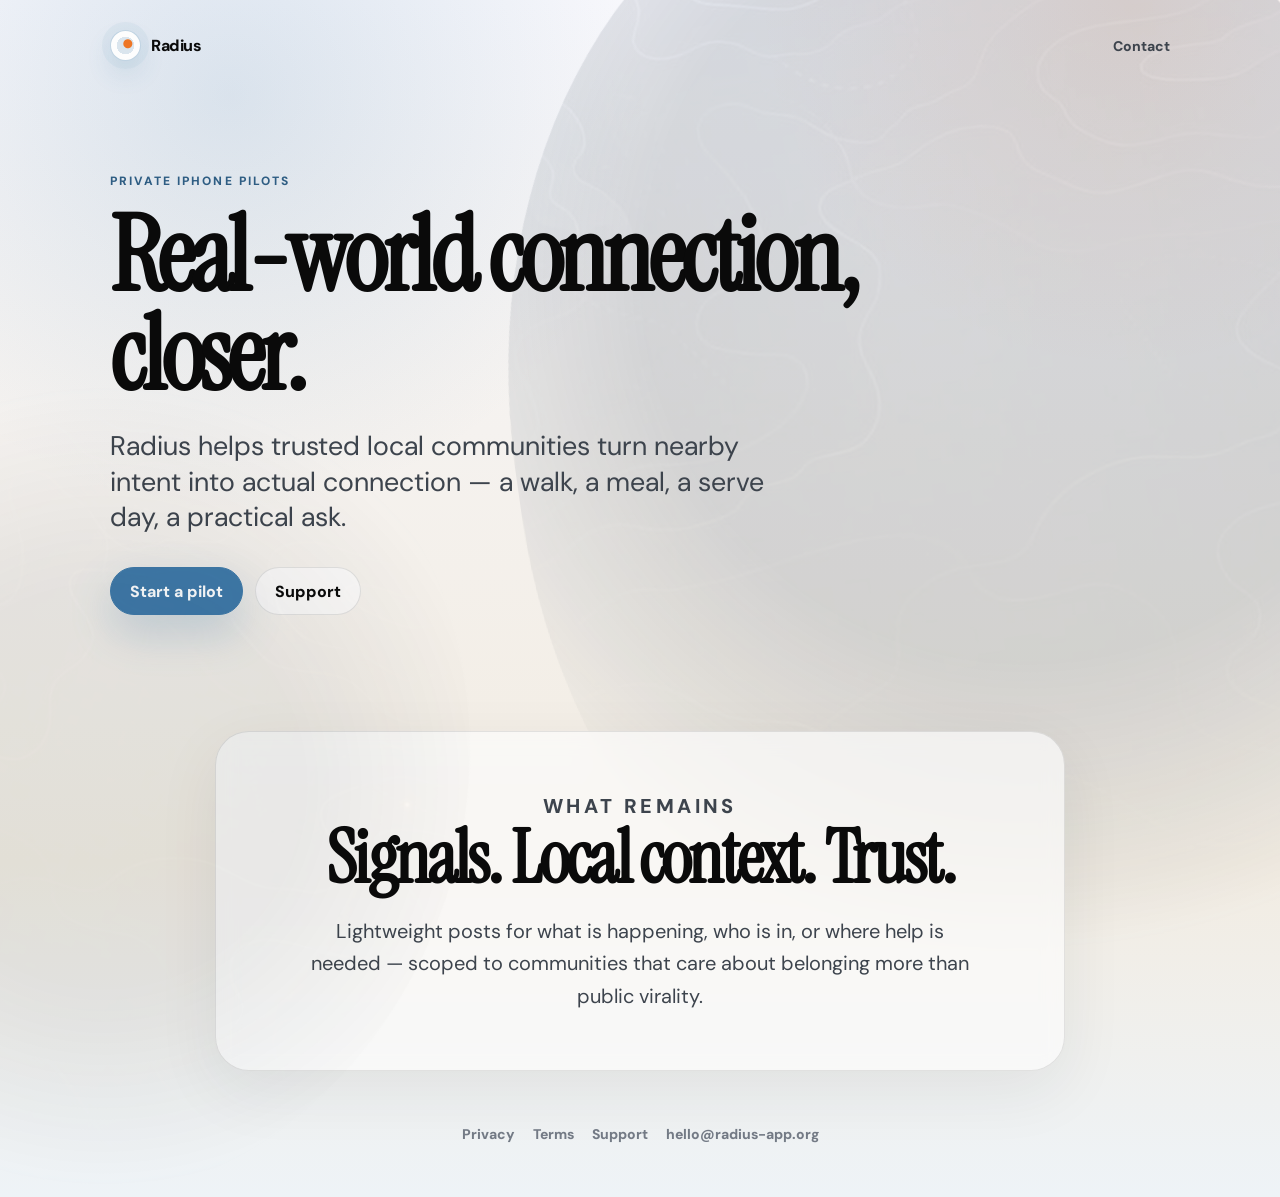
==== commit 9ded7915: "Move Radius terrain texture into page background" ====
--- a/index.html
+++ b/index.html
@@ -22,20 +22,13 @@
     </nav>
 
     <section class="hero" aria-labelledby="hero-title">
-      <div class="hero-copy">
-        <p class="eyebrow">Private iPhone pilots</p>
-        <h1 id="hero-title">Real-world connection, closer.</h1>
-        <p class="lead">Radius helps trusted local communities turn nearby intent into actual connection — a walk, a meal, a serve day, a practical ask.</p>
-        <div class="hero-actions">
-          <a class="button primary" href="mailto:hello@radius-app.org?subject=Radius%20pilot%20interest">Start a pilot</a>
-          <a class="button secondary" href="/support">Support</a>
-        </div>
+      <p class="eyebrow">Private iPhone pilots</p>
+      <h1 id="hero-title">Real-world connection, closer.</h1>
+      <p class="lead">Radius helps trusted local communities turn nearby intent into actual connection — a walk, a meal, a serve day, a practical ask.</p>
+      <div class="hero-actions">
+        <a class="button primary" href="mailto:hello@radius-app.org?subject=Radius%20pilot%20interest">Start a pilot</a>
+        <a class="button secondary" href="/support">Support</a>
       </div>
-
-      <figure class="signal-field" aria-label="Radius signal field">
-        <img src="assets/radius-image2-bg.jpg" alt="" />
-        <figcaption>Nearby Signals for trusted communities.</figcaption>
-      </figure>
     </section>
 
     <section class="identity" aria-labelledby="identity-title">
--- a/styles.css
+++ b/styles.css
@@ -28,14 +28,35 @@
 body::before {
   content: "";
   position: fixed;
-  inset: 0;
+  inset: -18% -12% auto auto;
+  width: min(920px, 118vw);
+  height: min(1180px, 150vh);
   pointer-events: none;
   background-image: url("assets/radius-image2-bg.jpg");
-  background-size: min(820px, 96vw) auto;
-  background-position: right -270px top -240px;
+  background-size: cover;
+  background-position: center;
   background-repeat: no-repeat;
-  opacity: .12;
+  opacity: .16;
   mix-blend-mode: multiply;
+  transform: rotate(-8deg);
+  border-radius: 48%;
+  mask-image: radial-gradient(circle at 58% 38%, black 0 42%, rgba(0,0,0,.55) 58%, transparent 74%);
+}
+body::after {
+  content: "";
+  position: fixed;
+  inset: auto auto -34% -20%;
+  width: min(720px, 100vw);
+  height: min(840px, 95vh);
+  pointer-events: none;
+  background-image: url("assets/radius-image2-bg.jpg");
+  background-size: cover;
+  background-position: center;
+  opacity: .075;
+  mix-blend-mode: multiply;
+  transform: rotate(18deg);
+  border-radius: 50%;
+  mask-image: radial-gradient(circle, black 0 35%, transparent 72%);
 }
 
 a { color: inherit; text-decoration: none; }
@@ -62,12 +83,12 @@
 .nav-contact { color: var(--body); font-size: 14px; font-weight: 800; }
 
 .hero {
-  min-height: 670px;
-  display: grid;
-  grid-template-columns: 1.08fr .92fr;
-  gap: clamp(34px, 7vw, 86px);
-  align-items: center;
-  padding: 42px 0 76px;
+  min-height: 640px;
+  max-width: 820px;
+  display: flex;
+  flex-direction: column;
+  justify-content: center;
+  padding: 58px 0 92px;
 }
 .eyebrow {
   color: var(--mineral-deep);
@@ -108,30 +129,6 @@
 .primary { background: var(--mineral); border-color: var(--mineral); color: white; box-shadow: 0 18px 44px rgba(63,122,169,.24); }
 .secondary { background: rgba(253,253,253,.68); color: var(--ink); }
 
-.signal-field {
-  margin: 0;
-  border-radius: 42px;
-  padding: 14px;
-  background: rgba(253,253,253,.70);
-  border: 1px solid var(--line);
-  box-shadow: var(--shadow);
-  transform: rotate(1.25deg);
-  overflow: hidden;
-}
-.signal-field img {
-  display: block;
-  width: 100%;
-  aspect-ratio: 4 / 5;
-  object-fit: cover;
-  border-radius: 31px;
-}
-.signal-field figcaption {
-  padding: 16px 4px 3px;
-  color: var(--body);
-  font-weight: 800;
-  line-height: 1.25;
-}
-
 .identity {
   max-width: 850px;
   margin: 0 auto 54px;
@@ -141,6 +138,7 @@
   border-radius: 34px;
   padding: clamp(30px, 6vw, 58px);
   box-shadow: 0 20px 64px rgba(28,39,52,.07);
+  backdrop-filter: blur(10px);
 }
 .identity h2 {
   font-family: "Instrument Serif", Georgia, serif;
@@ -171,6 +169,7 @@
   padding: clamp(28px, 5vw, 58px);
   margin: 34px 0 72px;
   box-shadow: var(--shadow);
+  backdrop-filter: blur(10px);
 }
 .legal-card h1 { font-size: clamp(56px, 8vw, 92px); line-height: .96; letter-spacing: -.038em; margin: 10px 0 26px; }
 .legal-card h2 { margin: 36px 0 12px; font-size: clamp(26px, 4vw, 38px); line-height: 1; letter-spacing: -.045em; }
@@ -182,8 +181,8 @@
 
 @media (max-width: 840px) {
   .site-shell { width: min(100% - 24px, 680px); }
-  body::before { background-position: center -190px; opacity: .10; }
-  .hero { grid-template-columns: 1fr; min-height: auto; padding-top: 38px; }
-  .signal-field { transform: none; }
+  body::before { inset: -12% -66% auto auto; width: 980px; height: 980px; opacity: .13; }
+  body::after { display: none; }
+  .hero { min-height: auto; padding: 92px 0 72px; }
   h1 { font-size: clamp(58px, 15vw, 92px); }
 }
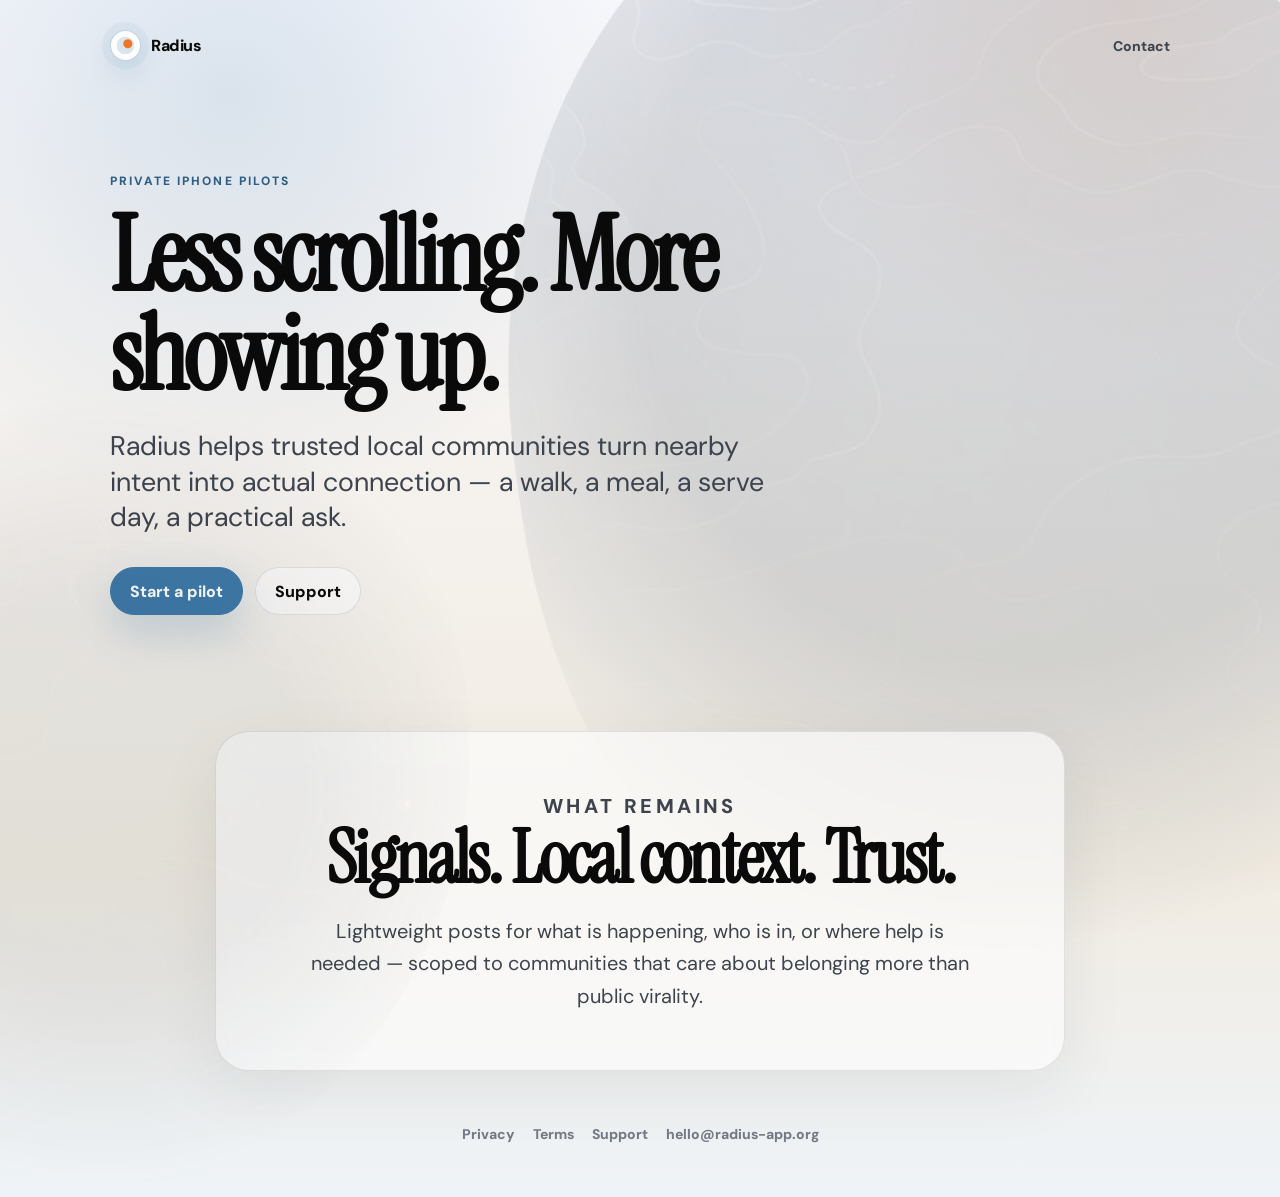
==== commit 997e679d: "Update Radius landing headline" ====
--- a/index.html
+++ b/index.html
@@ -3,9 +3,9 @@
 <head>
   <meta charset="utf-8" />
   <meta name="viewport" content="width=device-width, initial-scale=1" />
-  <title>Radius — Real-world connection, closer.</title>
-  <meta name="description" content="Radius helps trusted local communities turn nearby intent into real-world connection." />
-  <meta property="og:title" content="Radius — Real-world connection, closer." />
+  <title>Radius — Less scrolling. More showing up.</title>
+  <meta name="description" content="Radius helps trusted local communities spend less time scrolling and more time showing up." />
+  <meta property="og:title" content="Radius — Less scrolling. More showing up." />
   <meta property="og:description" content="Nearby Signals for trusted communities." />
   <meta property="og:image" content="https://www.radius-app.org/assets/radius-image2-bg.jpg" />
   <meta property="og:type" content="website" />
@@ -23,7 +23,7 @@
 
     <section class="hero" aria-labelledby="hero-title">
       <p class="eyebrow">Private iPhone pilots</p>
-      <h1 id="hero-title">Real-world connection, closer.</h1>
+      <h1 id="hero-title">Less scrolling. More showing up.</h1>
       <p class="lead">Radius helps trusted local communities turn nearby intent into actual connection — a walk, a meal, a serve day, a practical ask.</p>
       <div class="hero-actions">
         <a class="button primary" href="mailto:hello@radius-app.org?subject=Radius%20pilot%20interest">Start a pilot</a>
